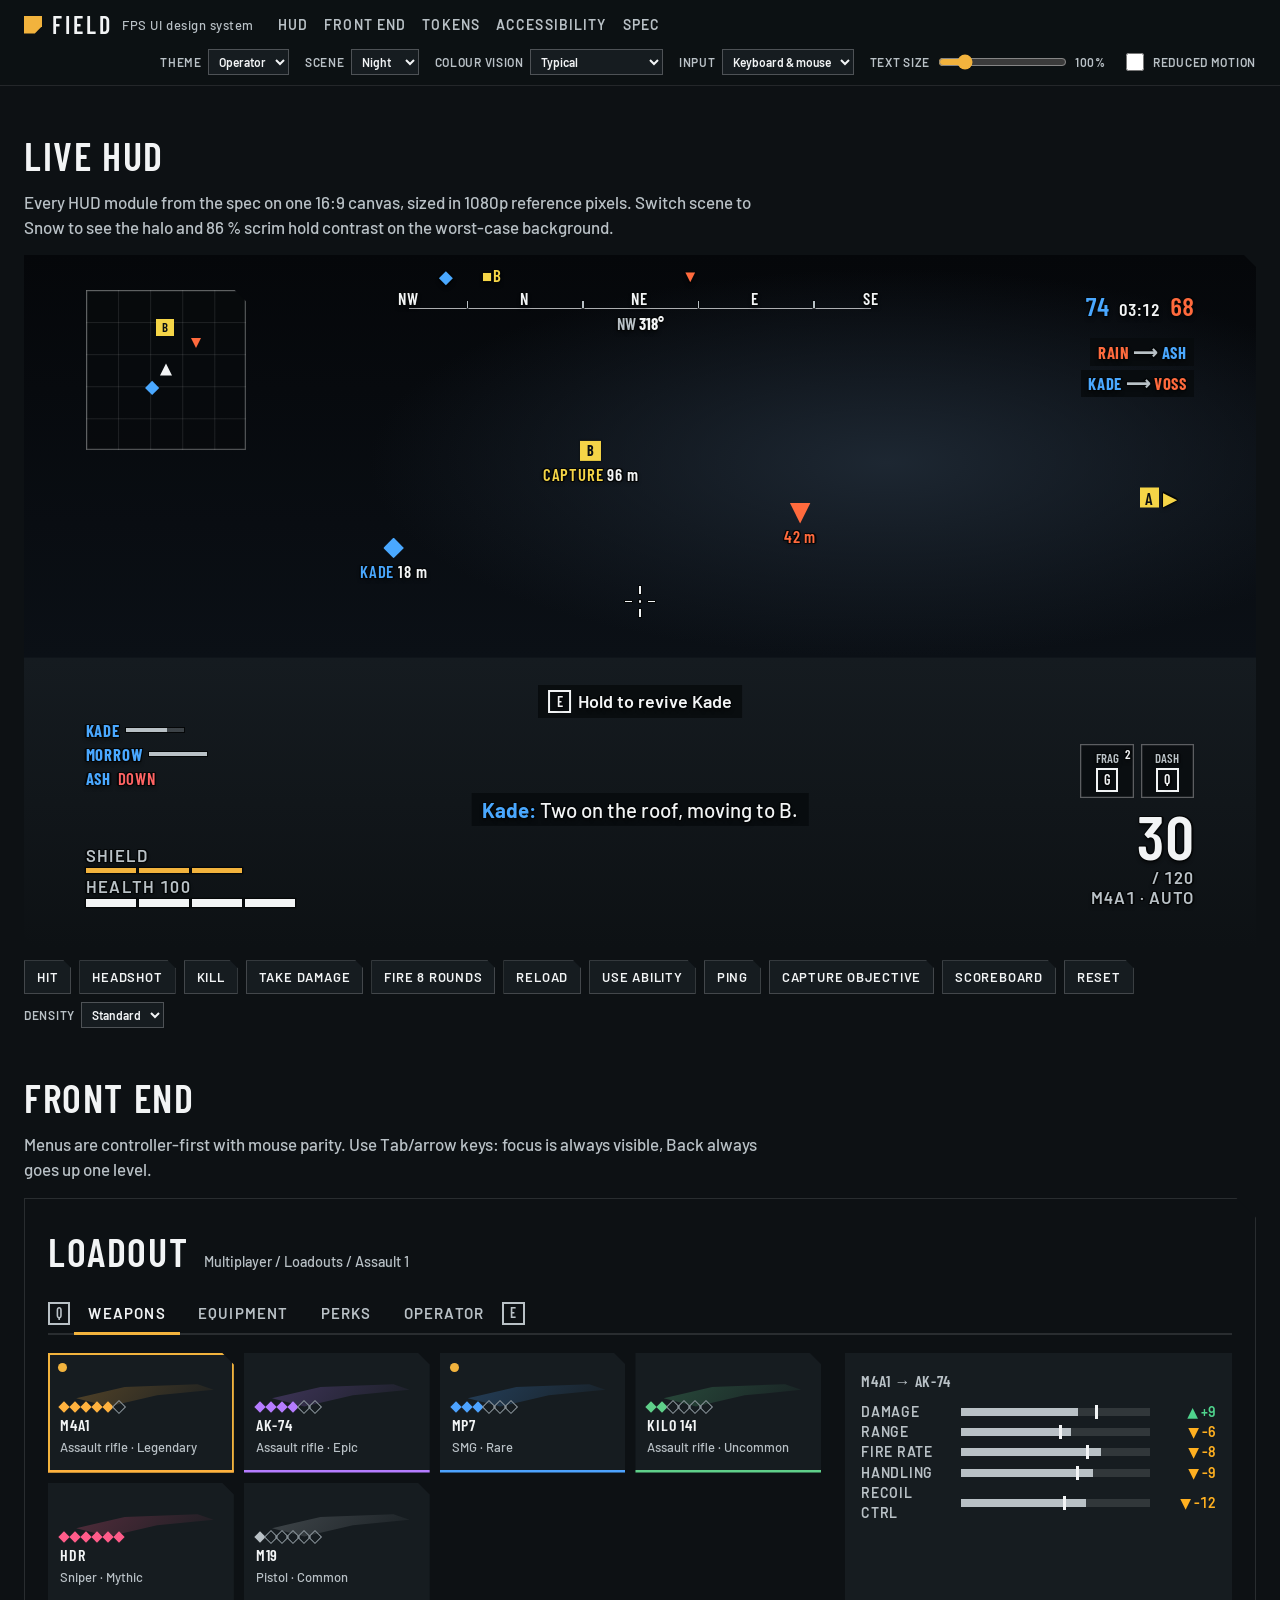
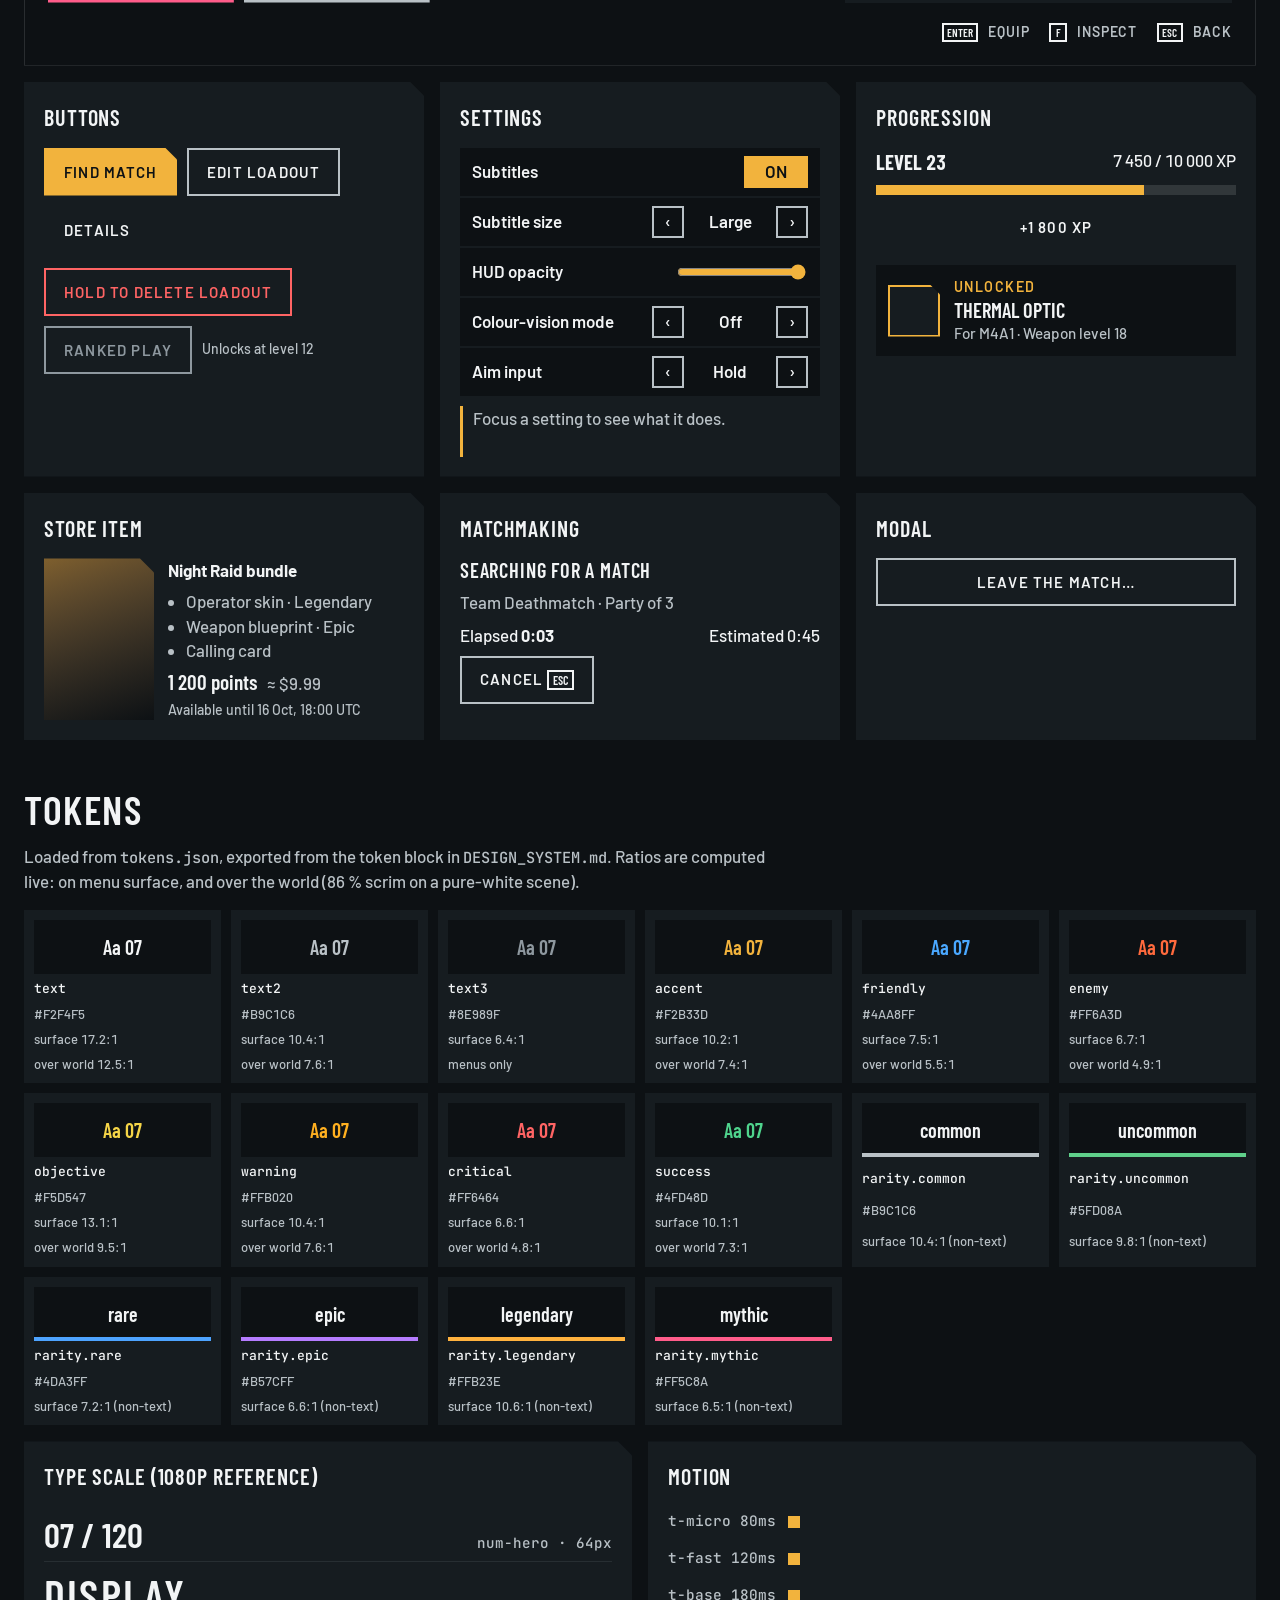
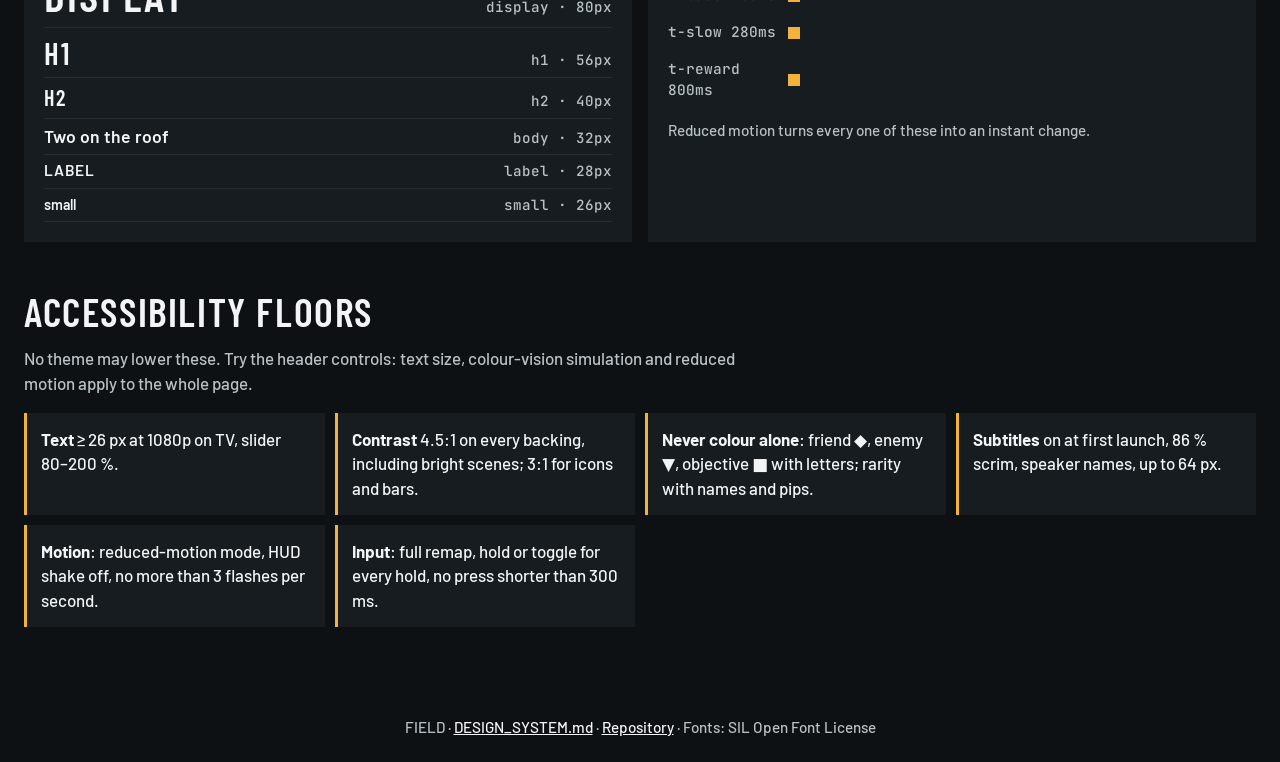
==== index.html @ 833882ab "Add live showcase page for every FIELD HUD and front-end element index.html/showcase.css/showcase.js" ====
<!doctype html>
<html lang="en">
<head>
<meta charset="utf-8">
<meta name="viewport" content="width=device-width, initial-scale=1">
<title>FIELD · FPS UI design system</title>
<meta name="description" content="Live showcase of FIELD, an accessible, themable UI design system for 3D shooters.">
<link rel="preconnect" href="https://fonts.googleapis.com"><link rel="preconnect" href="https://fonts.gstatic.com" crossorigin>
<link href="https://fonts.googleapis.com/css2?family=Barlow:wght@500;600&family=Barlow+Condensed:wght@500;600&family=Barlow+Semi+Condensed:wght@500;600&family=Chakra+Petch:wght@600;700&family=IBM+Plex+Sans+Condensed:wght@500;600&family=IBM+Plex+Sans:wght@500;600&family=JetBrains+Mono:wght@500&family=Saira+Condensed:wght@600&family=Saira:wght@500;600&display=swap" rel="stylesheet">
<link rel="stylesheet" href="showcase.css">
</head>
<body data-theme="operator" data-scene="night" data-input="kbm">
<svg width="0" height="0" aria-hidden="true" style="position:absolute">
 <filter id="cvd-protan" color-interpolation-filters="linearRGB"><feColorMatrix type="matrix" values="0.11238 0.88762 0 0 0  0.11238 0.88762 0 0 0  0.00401 -0.00401 1 0 0  0 0 0 1 0"/></filter>
 <filter id="cvd-deutan" color-interpolation-filters="linearRGB"><feColorMatrix type="matrix" values="0.29275 0.70725 0 0 0  0.29275 0.70725 0 0 0  -0.02234 0.02234 1 0 0  0 0 0 1 0"/></filter>
 <filter id="cvd-tritan" color-interpolation-filters="linearRGB"><feColorMatrix type="matrix" values="1.255528 -0.076749 -0.178779 0 0  -0.078411 0.930809 0.147602 0 0  0.004733 0.691367 0.3039 0 0  0 0 0 1 0"/></filter>
</svg>
<a class="skip" href="#hud">Skip to the live HUD</a>

<header class="top">
 <div class="brand"><span class="mark" aria-hidden="true"></span>FIELD <small>FPS UI design system</small></div>
 <nav aria-label="Sections"><a href="#hud">HUD</a><a href="#frontend">Front end</a><a href="#tokens">Tokens</a><a href="#a11y">Accessibility</a><a href="https://github.com/RHS059/game_pd_ui/blob/claude/ugv-cad-realism-zbrycm/DESIGN_SYSTEM.md">Spec</a></nav>
 <div class="controls" role="group" aria-label="Showcase settings">
  <label>Theme <select id="theme"><option value="operator">Operator</option><option value="spartan">Spartan</option><option value="arena">Arena</option><option value="dread">Dread</option></select></label>
  <label>Scene <select id="scene"><option value="night">Night</option><option value="snow">Snow</option><option value="forest">Forest</option><option value="desert">Desert</option></select></label>
  <label>Colour vision <select id="cvd"><option value="none">Typical</option><option value="protan">Protanopia (sim)</option><option value="deutan">Deuteranopia (sim)</option><option value="tritan">Tritanopia (sim)</option></select></label>
  <label>Input <select id="input"><option value="kbm">Keyboard &amp; mouse</option><option value="pad">Controller</option></select></label>
  <label>Text size <input id="ts" type="range" min="80" max="200" step="10" value="100" aria-valuetext="100 percent"><output id="tsv">100%</output></label>
  <label class="chk"><input id="rm" type="checkbox"> Reduced motion</label>
 </div>
</header>

<main id="main">
<section id="hud" aria-labelledby="hud-h">
 <div class="sec-head"><h2 id="hud-h">Live HUD</h2><p>Every HUD module from the spec on one 16:9 canvas, sized in 1080p reference pixels. Switch scene to Snow to see the halo and 86 % scrim hold contrast on the worst-case background.</p></div>
 <div class="viewport" id="vp" role="img" aria-label="Sample in-game HUD. Use the event buttons below to trigger HUD feedback.">
  <div class="scene"></div>
  <div class="vignette" id="vign"></div>

  <div class="h-compass" data-mod="standard"><div class="ticks" id="ticks"></div><div class="heading">NW <b>318°</b></div></div>
  <div class="h-score" data-mod="standard"><span class="fr">74</span><span class="time">03:12</span><span class="en">68</span></div>
  <div class="h-minimap" data-mod="standard"><div class="mm-grid"></div><i class="mm-obj">B</i><i class="mm-en"></i><i class="mm-fr"></i><i class="mm-me"></i></div>
  <ol class="h-feed" id="feed" data-mod="standard" aria-label="Kill feed"></ol>

  <div class="h-marker fr" style="left:30%;top:47%"><span class="shape"></span><span class="mtxt">KADE <em>18 m</em></span></div>
  <div class="h-marker en" style="left:63%;top:42%"><span class="shape"></span><span class="mtxt">42 m</span></div>
  <div class="h-marker obj" style="left:46%;top:33%"><span class="shape">B</span><span class="mtxt">CAPTURE <em>96 m</em></span></div>
  <div class="h-marker ping" id="ping" hidden style="left:72%;top:55%"><span class="shape">!</span><span class="mtxt">ENEMY SPOTTED</span></div>
  <div class="h-offscreen" style="right:6.5%;top:35%"><span class="shape">A</span><span class="arrow">▶</span></div>

  <div class="h-reticle" id="ret"><i></i><i></i><i></i><i></i><b></b></div>
  <div class="h-hit" id="hit"><i></i><i></i><i></i><i></i></div>
  <svg class="h-dmg" id="dmg" viewBox="-100 -100 200 200" aria-hidden="true"><path d="M -38 -82 A 90 90 0 0 1 38 -82"/></svg>

  <div class="h-notes" id="notes" aria-live="polite"></div>
  <div class="h-medal" id="medal" hidden></div>

  <div class="h-prompt"><span class="glyph" data-k="E" data-p="X"></span><svg class="hold" viewBox="0 0 36 36"><circle cx="18" cy="18" r="16"/></svg> Hold to revive Kade</div>
  <div class="h-sub" data-mod="standard"><b class="fr">Kade:</b> Two on the roof, moving to B.</div>

  <div class="h-squad" data-mod="standard"><div><b>KADE</b><i style="--v:.7"></i></div><div><b>MORROW</b><i style="--v:1"></i></div><div class="down"><b>ASH</b><span>DOWN</span></div></div>
  <div class="h-health" id="health"><div class="lbl">SHIELD</div><div class="seg shield" id="shield"><i></i><i></i><i></i></div><div class="lbl">HEALTH <span id="hpn">100</span></div><div class="seg hp" id="hp"><i></i><i></i><i></i><i></i></div><div class="crit-t" id="critT" hidden>CRITICAL · HEAL <span class="glyph" data-k="4" data-p="↑"></span></div></div>
  <div class="h-ammo" id="ammo"><div class="eq"><div class="slot" id="eq1"><span>FRAG</span><b class="glyph" data-k="G" data-p="RB"></b><em>2</em></div><div class="slot" id="eq2"><span>DASH</span><b class="glyph" data-k="Q" data-p="LB"></b></div></div><div class="mag" id="mag">30</div><div class="res">/ 120</div><div class="lowtxt" id="low" hidden>LOW AMMO</div><div class="wpn">M4A1 · AUTO</div></div>

  <div class="h-board" id="board" hidden><div class="b-head"><span class="fr">ALPHA 74</span><span>TEAM DEATHMATCH · 03:12</span><span class="en">68 BRAVO</span></div><table><thead><tr><th>#</th><th>Player</th><th>Score</th><th>K / D / A</th><th>Ping</th></tr></thead><tbody id="boardBody"></tbody></table></div>
 </div>
 <div class="events" role="group" aria-label="Trigger HUD events">
  <button data-ev="hit">Hit</button><button data-ev="head">Headshot</button><button data-ev="kill">Kill</button><button data-ev="dmg">Take damage</button><button data-ev="fire">Fire 8 rounds</button><button data-ev="reload">Reload</button><button data-ev="ability">Use ability</button><button data-ev="ping">Ping</button><button data-ev="cap">Capture objective</button><button data-ev="board" aria-pressed="false">Scoreboard</button><button data-ev="heal">Reset</button>
  <label>Density <select id="density"><option value="minimal">Minimal</option><option value="standard" selected>Standard</option><option value="full">Full</option></select></label>
 </div>
</section>

<section id="frontend" aria-labelledby="fe-h">
 <div class="sec-head"><h2 id="fe-h">Front end</h2><p>Menus are controller-first with mouse parity. Use Tab/arrow keys: focus is always visible, Back always goes up one level.</p></div>

 <div class="screen">
  <div class="scr-title"><h3>LOADOUT</h3><span class="crumb">Multiplayer / Loadouts / Assault 1</span></div>
  <div class="tabs" role="tablist" aria-label="Loadout categories"><span class="glyph" data-k="Q" data-p="LB"></span><button role="tab" aria-selected="true">Weapons</button><button role="tab" aria-selected="false">Equipment</button><button role="tab" aria-selected="false">Perks</button><button role="tab" aria-selected="false">Operator</button><span class="glyph" data-k="E" data-p="RB"></span></div>
  <div class="scr-body">
   <div class="tiles" id="tiles"></div>
   <div class="compare"><h4>M4A1 → AK-74</h4><div id="cmp"></div></div>
  </div>
  <div class="footer-bar"><span><b class="glyph" data-k="Enter" data-p="A"></b> Equip</span><span><b class="glyph" data-k="F" data-p="Y"></b> Inspect</span><span><b class="glyph" data-k="Esc" data-p="B"></b> Back</span></div>
 </div>

 <div class="grid2">
  <div class="card"><h3>Buttons</h3>
   <div class="btns"><button class="b-primary">Find match</button><button class="b-secondary">Edit loadout</button><button class="b-quiet">Details</button></div>
   <div class="btns"><button class="b-destroy" id="del"><span class="fill"></span><span class="t">Hold to delete loadout</span></button><button class="b-secondary" disabled aria-describedby="why">Ranked play</button><span class="why" id="why">Unlocks at level 12</span></div>
  </div>
  <div class="card"><h3>Settings</h3>
   <div class="settings">
    <div class="rows" id="rows">
     <div class="row" tabindex="0" data-help="Show dialogue and important sounds as text. On by default."><span>Subtitles</span><button class="switch" role="switch" aria-checked="true">On</button></div>
     <div class="row" tabindex="0" data-help="Subtitle text size. Large is 46 px at 1080p."><span>Subtitle size</span><span class="cycler"><button aria-label="Previous">‹</button><b>Large</b><button aria-label="Next">›</button></span></div>
     <div class="row" tabindex="0" data-help="Opacity of every HUD module. Critical warnings stay at full strength."><span>HUD opacity</span><input type="range" min="0" max="100" value="100" aria-label="HUD opacity"></div>
     <div class="row" tabindex="0" data-help="Replaces team, enemy and objective colours with a tested set. Shapes never change."><span>Colour-vision mode</span><span class="cycler"><button aria-label="Previous">‹</button><b>Off</b><button aria-label="Next">›</button></span></div>
     <div class="row" tabindex="0" data-help="Hold or toggle for aim, sprint, scoreboard and interact."><span>Aim input</span><span class="cycler"><button aria-label="Previous">‹</button><b>Hold</b><button aria-label="Next">›</button></span></div>
    </div>
    <p class="help" id="help" aria-live="polite">Focus a setting to see what it does.</p>
   </div>
  </div>
  <div class="card"><h3>Progression</h3>
   <div class="xp"><div class="xp-top"><b>LEVEL 23</b><span id="xpn">7 450 / 10 000 XP</span></div><div class="xp-bar"><i id="xpfill" style="--v:.745"></i></div><button class="b-quiet" id="xpbtn">+1 800 XP</button></div>
   <div class="unlock"><span class="u-icon" aria-hidden="true"></span><div><small>UNLOCKED</small><b>Thermal optic</b><span>For M4A1 · Weapon level 18</span></div></div>
  </div>
  <div class="card"><h3>Store item</h3>
   <div class="store"><div class="s-art" aria-hidden="true"></div><div><b>Night Raid bundle</b><ul><li>Operator skin · Legendary</li><li>Weapon blueprint · Epic</li><li>Calling card</li></ul><div class="price"><b>1 200 points</b><span>≈ $9.99</span></div><small>Available until 16 Oct, 18:00 UTC</small></div></div>
  </div>
  <div class="card"><h3>Matchmaking</h3>
   <div class="mm"><b>Searching for a match</b><span>Team Deathmatch · Party of 3</span><div class="mm-t"><span>Elapsed <b id="mmt">0:00</b></span><span>Estimated 0:45</span></div><button class="b-secondary">Cancel <span class="glyph" data-k="Esc" data-p="B"></span></button></div>
  </div>
  <div class="card"><h3>Modal</h3>
   <button class="b-secondary" id="openModal">Leave the match…</button>
   <dialog id="modal" aria-labelledby="mh"><h3 id="mh">Leave the match?</h3><p>You will lose this match's XP and your team will play one short until someone joins.</p><div class="btns"><button class="b-destroy-plain" value="leave">Leave</button><button class="b-primary" value="stay" autofocus>Stay</button></div></dialog>
  </div>
 </div>
</section>

<section id="tokens" aria-labelledby="tk-h">
 <div class="sec-head"><h2 id="tk-h">Tokens</h2><p>Loaded from <code>tokens.json</code>, exported from the token block in <code>DESIGN_SYSTEM.md</code>. Ratios are computed live: on menu surface, and over the world (86 % scrim on a pure-white scene).</p></div>
 <div class="swatches" id="sw"></div>
 <div class="grid2">
  <div class="card"><h3>Type scale (1080p reference)</h3><div class="type" id="type"></div></div>
  <div class="card"><h3>Motion</h3><div class="motion" id="motion"></div><p class="note">Reduced motion turns every one of these into an instant change.</p></div>
 </div>
</section>

<section id="a11y" aria-labelledby="ax-h">
 <div class="sec-head"><h2 id="ax-h">Accessibility floors</h2><p>No theme may lower these. Try the header controls: text size, colour-vision simulation and reduced motion apply to the whole page.</p></div>
 <ul class="floors">
  <li><b>Text</b> ≥ 26 px at 1080p on TV, slider 80–200 %.</li>
  <li><b>Contrast</b> 4.5:1 on every backing, including bright scenes; 3:1 for icons and bars.</li>
  <li><b>Never colour alone</b>: friend ◆, enemy ▼, objective ■ with letters; rarity with names and pips.</li>
  <li><b>Subtitles</b> on at first launch, 86 % scrim, speaker names, up to 64 px.</li>
  <li><b>Motion</b>: reduced-motion mode, HUD shake off, no more than 3 flashes per second.</li>
  <li><b>Input</b>: full remap, hold or toggle for every hold, no press shorter than 300 ms.</li>
 </ul>
</section>
</main>
<footer class="foot">FIELD · <a href="https://github.com/RHS059/game_pd_ui/blob/claude/ugv-cad-realism-zbrycm/DESIGN_SYSTEM.md">DESIGN_SYSTEM.md</a> · <a href="https://github.com/RHS059/game_pd_ui">Repository</a> · Fonts: SIL Open Font License</footer>
<script src="showcase.js" defer></script>
</body>
</html>
---- showcase.css ----
/* FIELD showcase. Colours come from tokens.json via showcase.js (CSS custom properties on :root).
   HUD sizes use 1080p reference px: var(--p) = 1 reference px inside the 16:9 viewport. */
:root {
  --surface:#0D1114; --raised:#161C20; --scrim:#080B0D; --text:#F2F4F5; --text2:#B9C1C6; --text3:#8E989F;
  --accent:#F2B33D; --friendly:#4AA8FF; --enemy:#FF6A3D; --objective:#F5D547; --warning:#FFB020;
  --critical:#FF6464; --success:#4FD48D; --focus:#FFFFFF; --halo:#050708; --scrim-a:.86;
  --fd:'Barlow Condensed'; --fb:'Barlow'; --fm:'JetBrains Mono';
  --ts:1; --cut:12px;
  --t-micro:80ms; --t-fast:120ms; --t-base:180ms; --t-slow:280ms; --t-reward:800ms;
  --ease:cubic-bezier(.22,.61,.36,1);
}
body[data-theme=spartan] { --fd:'Saira Condensed'; --fb:'Saira'; --cut:16px }
body[data-theme=arena] { --fd:'Chakra Petch'; --fb:'Barlow Semi Condensed'; --cut:8px }
body[data-theme=dread] { --fd:'IBM Plex Sans Condensed'; --fb:'IBM Plex Sans'; --cut:6px; --t-fast:200ms; --t-base:300ms }
body.rm *, body.rm *::before, body.rm *::after { transition-duration:0s !important; animation:none !important }
@media (prefers-reduced-motion: reduce) { body:not(.rm-off) * { transition-duration:0s !important; animation:none !important } }

* { box-sizing:border-box }
[hidden] { display:none !important }
html { scroll-behavior:smooth; background:var(--surface) }
body { margin:0; background:var(--surface); color:var(--text); font:500 calc(17px * var(--ts))/1.45 var(--fb), system-ui, sans-serif }
body.cvd-protan main, body.cvd-protan .top { filter:url(#cvd-protan) }
body.cvd-deutan main, body.cvd-deutan .top { filter:url(#cvd-deutan) }
body.cvd-tritan main, body.cvd-tritan .top { filter:url(#cvd-tritan) }
a { color:var(--text) } code { font-family:var(--fm); font-size:.9em; color:var(--text2) }
h2, h3, h4 { font-family:var(--fd); font-weight:600; text-transform:uppercase; letter-spacing:.04em; margin:0 }
h2 { font-size:calc(40px * var(--ts)) } h3 { font-size:calc(22px * var(--ts)); color:var(--text) } h4 { font-size:calc(16px * var(--ts)); color:var(--text2) }
:focus-visible { outline:3px solid var(--focus); outline-offset:3px }
button, select, input { font:inherit; color:inherit }
.skip { position:absolute; left:-999px } .skip:focus { left:16px; top:8px; z-index:9; background:var(--raised); padding:8px 12px }

/* header */
.top { position:sticky; top:0; z-index:5; display:flex; flex-wrap:wrap; gap:10px 24px; align-items:center; padding:10px 24px;
  background:color-mix(in srgb, var(--surface) 94%, transparent); border-bottom:1px solid color-mix(in srgb, var(--text) 10%, transparent) }
.brand { font:600 calc(24px * var(--ts)) var(--fd); letter-spacing:.12em; display:flex; align-items:center; gap:10px }
.brand small { font:500 calc(13px * var(--ts)) var(--fb); letter-spacing:.04em; color:var(--text2); text-transform:none }
.mark { width:18px; height:18px; background:var(--accent); clip-path:polygon(0 0,100% 0,100% 60%,60% 100%,0 100%) }
nav { display:flex; flex-wrap:wrap; gap:6px 16px } nav a { text-decoration:none; font:600 calc(14px * var(--ts)) var(--fb); text-transform:uppercase; letter-spacing:.08em; color:var(--text2) }
nav a:hover { color:var(--text) }
.controls { display:flex; flex-wrap:wrap; gap:8px 16px; margin-left:auto; align-items:center }
.controls label, .events label { display:flex; gap:6px; align-items:center; font:600 calc(12px * var(--ts)) var(--fb); text-transform:uppercase; letter-spacing:.06em; color:var(--text2) }
select, input[type=range] { accent-color:var(--accent) }
select { background:var(--raised); border:1px solid color-mix(in srgb, var(--text) 25%, transparent); padding:4px 6px; color:var(--text); text-transform:none; letter-spacing:0 }
.chk input { width:18px; height:18px; accent-color:var(--accent) }

main { max-width:1280px; margin:0 auto; padding:0 24px 48px }
section { padding-top:40px }
.sec-head { display:grid; gap:6px; margin-bottom:16px } .sec-head p { margin:0; max-width:75ch; color:var(--text2) }

/* ---------- HUD viewport ---------- */
.viewport { position:relative; aspect-ratio:16/9; overflow:hidden; container-type:size; isolation:isolate;
  --p:calc(100cqh / 1080); font-family:var(--fb); clip-path:polygon(0 0,calc(100% - var(--cut)) 0,100% var(--cut),100% 100%,var(--cut) 100%,0 calc(100% - var(--cut))) }
.viewport * { --sz:calc(var(--p) * var(--ts)) }
.scene { position:absolute; inset:0; z-index:-1 }
body[data-scene=night] .scene { background:radial-gradient(60% 40% at 70% 30%, #1d2732 0, transparent 70%), linear-gradient(180deg,#05070a 0,#0b1016 58%,#151b20 58.2%,#0d1114 100%) }
body[data-scene=snow] .scene { background:radial-gradient(40% 30% at 30% 20%, #fff 0, transparent 70%), linear-gradient(180deg,#e9f1f7 0,#ffffff 56%,#dfe7ee 56.2%,#f7fafc 100%) }
body[data-scene=forest] .scene { background:radial-gradient(50% 40% at 50% 10%, #9fb38a 0, transparent 70%), linear-gradient(180deg,#6d8466 0,#3f5a3a 55%,#2b3a22 55.2%,#4a5530 100%) }
body[data-scene=desert] .scene { background:radial-gradient(45% 35% at 60% 15%, #fff4d6 0, transparent 70%), linear-gradient(180deg,#f2d7a8 0,#e9c58f 55%,#c99a5d 55.2%,#e2b97d 100%) }
.viewport { --o:max(1px, calc(2 * var(--p))) }
.viewport [class^=h-] { text-shadow: var(--o) 0 0 var(--halo), calc(-1*var(--o)) 0 0 var(--halo), 0 var(--o) 0 var(--halo), 0 calc(-1*var(--o)) 0 var(--halo),
  calc(.7*var(--o)) calc(.7*var(--o)) 0 var(--halo), calc(-.7*var(--o)) calc(.7*var(--o)) 0 var(--halo), calc(.7*var(--o)) calc(-.7*var(--o)) 0 var(--halo), calc(-.7*var(--o)) calc(-.7*var(--o)) 0 var(--halo),
  0 calc(2*var(--o)) calc(3*var(--o)) rgb(0 0 0/.5) }
.scrimbg { background:color-mix(in srgb, var(--scrim) calc(var(--scrim-a) * 100%), transparent) }
.fr { color:var(--friendly) } .en { color:var(--enemy) } .obj { color:var(--objective) }
.vignette { position:absolute; inset:0; pointer-events:none; opacity:0; transition:opacity var(--t-slow);
  background:radial-gradient(ellipse at center, transparent 55%, color-mix(in srgb, var(--critical) 70%, transparent) 100%) }
.vignette.on { opacity:.4 }
.glyph { display:inline-grid; place-items:center; min-width:1.6em; padding:0 .3em; border:2px solid currentColor; font:600 .8em var(--fd); letter-spacing:0; line-height:1.35 }
body[data-input=pad] .glyph { border-radius:999px; min-width:1.7em }

/* compass + score */
.h-compass { position:absolute; top:calc(54*var(--p)); left:50%; width:calc(720*var(--p)); transform:translateX(-50%); text-align:center; color:var(--text) }
.ticks { position:relative; height:calc(30*var(--p)); border-bottom:calc(2*var(--p)) solid color-mix(in srgb, var(--text) 70%, transparent) }
.ticks span { position:absolute; bottom:0; transform:translateX(-50%); font:600 calc(26*var(--sz)) var(--fd); letter-spacing:.06em }
.ticks i { position:absolute; bottom:0; width:calc(2*var(--p)); height:calc(10*var(--p)); background:var(--text2); box-shadow:0 0 0 calc(1*var(--p)) var(--halo) }
.ticks .m { bottom:calc(32*var(--p)); font-size:calc(26*var(--sz)) }
.heading { font:600 calc(26*var(--sz)) var(--fd); color:var(--text2); margin-top:calc(6*var(--p)) } .heading b { color:var(--text) }
.h-score { position:absolute; top:calc(54*var(--p)); right:calc(96*var(--p)); display:flex; gap:calc(16*var(--p)); align-items:baseline; font:600 calc(40*var(--sz)) var(--fd); font-variant-numeric:tabular-nums }
.h-score .time { font-size:calc(28*var(--sz)); color:var(--text) }

/* minimap */
.h-minimap { position:absolute; top:calc(54*var(--p)); left:calc(96*var(--p)); width:calc(250*var(--p)); aspect-ratio:1; background:color-mix(in srgb, var(--scrim) 80%, transparent);
  clip-path:polygon(0 0,calc(100% - 18*var(--p)) 0,100% calc(18*var(--p)),100% 100%,0 100%); box-shadow:inset 0 0 0 calc(2*var(--p)) color-mix(in srgb, var(--text) 30%, transparent) }
.mm-grid { position:absolute; inset:0; background-image:linear-gradient(color-mix(in srgb, var(--text) 10%, transparent) 1px, transparent 1px),linear-gradient(90deg, color-mix(in srgb, var(--text) 10%, transparent) 1px, transparent 1px); background-size:calc(50*var(--p)) calc(50*var(--p)) }
.h-minimap i { position:absolute; display:grid; place-items:center; font:600 calc(20*var(--sz)) var(--fd); font-style:normal }
.mm-me { left:50%; top:50%; width:0; height:0; border:calc(10*var(--p)) solid transparent; border-bottom:calc(20*var(--p)) solid var(--text); transform:translate(-50%,-70%) }
.mm-fr { left:38%; top:58%; width:calc(16*var(--p)); height:calc(16*var(--p)); background:var(--friendly); transform:rotate(45deg) }
.mm-en { left:66%; top:30%; width:0; height:0; border:calc(9*var(--p)) solid transparent; border-top:calc(16*var(--p)) solid var(--enemy) }
.mm-obj { left:44%; top:18%; width:calc(28*var(--p)); height:calc(28*var(--p)); background:var(--objective); color:var(--surface) !important; text-shadow:none !important }

/* killfeed */
.h-feed { position:absolute; top:calc(130*var(--p)); right:calc(96*var(--p)); margin:0; padding:0; list-style:none; display:grid; gap:calc(6*var(--p)); justify-items:end }
.h-feed li { padding:calc(5*var(--p)) calc(12*var(--p)); font:600 calc(26*var(--sz)) var(--fd); letter-spacing:.04em; animation:in var(--t-fast) var(--ease); background:color-mix(in srgb, var(--scrim) calc(var(--scrim-a) * 100%), transparent); color:var(--text2) }
.h-feed li.me { box-shadow:inset calc(3*var(--p)) 0 0 var(--accent) }
.h-feed li.out { opacity:0; transition:opacity 200ms }
@keyframes in { from { opacity:0; transform:translateX(calc(24*var(--p))) } }

/* spatial markers */
.h-marker { position:absolute; transform:translate(-50%,-100%); display:grid; justify-items:center; gap:calc(4*var(--p)) }
.h-marker .shape { width:calc(32*var(--p)); height:calc(32*var(--p)); display:grid; place-items:center; font:700 calc(22*var(--sz)) var(--fd); color:var(--surface); text-shadow:none !important; filter:drop-shadow(0 0 calc(2*var(--p)) var(--halo)) }
.h-marker .mtxt { font:600 calc(26*var(--sz)) var(--fd); letter-spacing:.05em } .h-marker em { font-style:normal; color:var(--text) }
.h-marker.fr .shape { background:var(--friendly); clip-path:polygon(50% 0,100% 50%,50% 100%,0 50%) }
.h-marker.en .shape { background:var(--enemy); clip-path:polygon(0 0,100% 0,50% 100%) }
.h-marker.obj .shape { background:var(--objective) }
.h-marker.ping .shape { background:var(--warning); border-radius:50%; animation:in var(--t-base) var(--ease) } .h-marker.ping .mtxt { color:var(--warning) }
.h-offscreen { position:absolute; transform:translateY(-50%); display:flex; align-items:center; gap:calc(6*var(--p)); color:var(--objective); font:600 calc(26*var(--sz)) var(--fd) }
.h-offscreen .shape { width:calc(30*var(--p)); height:calc(30*var(--p)); display:grid; place-items:center; background:var(--objective); color:var(--surface); text-shadow:none }

/* reticle, hit, damage */
.h-reticle { position:absolute; left:50%; top:50%; width:0; height:0 }
.h-reticle b { position:absolute; width:calc(4*var(--p)); height:calc(4*var(--p)); margin:calc(-2*var(--p)); background:var(--text); border-radius:50%; box-shadow:0 0 0 calc(2*var(--p)) var(--halo) }
.h-reticle i { position:absolute; background:var(--text); box-shadow:0 0 0 calc(1.5*var(--p)) var(--halo); transition:transform var(--t-fast) var(--ease) }
.h-reticle i:nth-child(1), .h-reticle i:nth-child(2) { width:calc(2*var(--p)); height:calc(12*var(--p)); left:calc(-1*var(--p)) }
.h-reticle i:nth-child(1) { top:calc(-24*var(--p)) } .h-reticle i:nth-child(2) { top:calc(12*var(--p)) }
.h-reticle i:nth-child(3), .h-reticle i:nth-child(4) { height:calc(2*var(--p)); width:calc(12*var(--p)); top:calc(-1*var(--p)) }
.h-reticle i:nth-child(3) { left:calc(-24*var(--p)) } .h-reticle i:nth-child(4) { left:calc(12*var(--p)) }
.h-reticle.spread i:nth-child(1) { transform:translateY(calc(-8*var(--p))) } .h-reticle.spread i:nth-child(2) { transform:translateY(calc(8*var(--p))) }
.h-reticle.spread i:nth-child(3) { transform:translateX(calc(-8*var(--p))) } .h-reticle.spread i:nth-child(4) { transform:translateX(calc(8*var(--p))) }
.h-hit { position:absolute; left:50%; top:50%; opacity:0 }
.h-hit i { position:absolute; width:calc(14*var(--p)); height:calc(3*var(--p)); background:var(--text); box-shadow:0 0 0 calc(1.5*var(--p)) var(--halo); left:calc(-7*var(--p)); top:calc(-1.5*var(--p)) }
.h-hit i:nth-child(1) { transform:rotate(45deg) translateX(calc(-20*var(--p))) } .h-hit i:nth-child(2) { transform:rotate(135deg) translateX(calc(-20*var(--p))) }
.h-hit i:nth-child(3) { transform:rotate(225deg) translateX(calc(-20*var(--p))) } .h-hit i:nth-child(4) { transform:rotate(315deg) translateX(calc(-20*var(--p))) }
.h-hit.show { animation:hit 320ms var(--ease) } .h-hit.head i { background:var(--warning); width:calc(20*var(--p)) } .h-hit.kill i { background:var(--enemy); width:calc(24*var(--p)); height:calc(4*var(--p)) }
@keyframes hit { 0% { opacity:0; transform:scale(.6) } 25% { opacity:1; transform:scale(1) } 100% { opacity:0 } }
.h-dmg { position:absolute; left:50%; top:50%; width:calc(420*var(--p)); height:calc(420*var(--p)); transform:translate(-50%,-50%) rotate(var(--dir,0deg)); opacity:0; overflow:visible }
.h-dmg path { fill:none; stroke:var(--critical); stroke-width:8; stroke-linecap:butt; filter:drop-shadow(0 0 1.5px var(--halo)) }
.h-dmg.show { animation:dmg 1200ms ease-out } @keyframes dmg { 0% { opacity:.8 } 100% { opacity:0 } }

/* notes, medal, prompt, subtitles */
.h-notes { position:absolute; left:calc(96*var(--p)); top:42%; display:grid; gap:calc(8*var(--p)); max-width:calc(520*var(--p)) }
.h-notes div { padding:calc(6*var(--p)) calc(12*var(--p)); font:600 calc(26*var(--sz)) var(--fb); border-left:calc(4*var(--p)) solid var(--objective); background:color-mix(in srgb, var(--scrim) calc(var(--scrim-a)*100%), transparent); animation:in var(--t-fast) var(--ease) }
.h-notes div.ok { border-color:var(--success) }
.h-medal { position:absolute; right:calc(96*var(--p)); top:46%; text-align:center; font:600 calc(30*var(--sz)) var(--fd); letter-spacing:.06em; color:var(--accent); animation:in var(--t-base) var(--ease) }
.h-medal::before { content:''; display:block; margin:0 auto calc(8*var(--p)); width:calc(56*var(--p)); height:calc(56*var(--p)); background:var(--accent); clip-path:polygon(50% 0,100% 30%,82% 100%,18% 100%,0 30%) }
.h-prompt { position:absolute; left:50%; top:62%; transform:translateX(-50%); display:flex; align-items:center; gap:calc(10*var(--p)); padding:calc(8*var(--p)) calc(16*var(--p)); font:600 calc(28*var(--sz)) var(--fb); background:color-mix(in srgb, var(--scrim) calc(var(--scrim-a)*100%), transparent) }
.h-prompt .hold { width:calc(36*var(--p)); height:calc(36*var(--p)); margin-left:calc(-46*var(--p)); transform:rotate(-90deg) }
.h-prompt .hold circle { fill:none; stroke:var(--accent); stroke-width:3; stroke-dasharray:100.5; stroke-dashoffset:100.5 }
.h-prompt.holding .hold circle { stroke-dashoffset:0; transition:stroke-dashoffset 1s linear }
.h-sub { position:absolute; left:50%; bottom:calc(190*var(--p)); transform:translateX(-50%); max-width:calc(1000*var(--p)); padding:calc(6*var(--p)) calc(16*var(--p)); font:500 calc(32*var(--sz)) var(--fb); background:color-mix(in srgb, var(--scrim) calc(var(--scrim-a)*100%), transparent) }

/* squad, health, ammo */
.h-squad { position:absolute; left:calc(96*var(--p)); bottom:calc(250*var(--p)); display:grid; gap:calc(6*var(--p)); font:600 calc(26*var(--sz)) var(--fd); letter-spacing:.05em; color:var(--friendly) }
.h-squad div { display:flex; gap:calc(10*var(--p)); align-items:center }
.h-squad i { width:calc(90*var(--p)); height:calc(6*var(--p)); background:linear-gradient(90deg,var(--text2) calc(var(--v)*100%),color-mix(in srgb, var(--text2) 25%, transparent) 0); box-shadow:0 0 0 calc(1.5*var(--p)) var(--halo) }
.h-squad .down span { color:var(--critical) }
.h-health { position:absolute; left:calc(96*var(--p)); bottom:calc(64*var(--p)); display:grid; gap:calc(5*var(--p)) }
.lbl { font:600 calc(26*var(--sz)) var(--fb); letter-spacing:.08em; color:var(--text2); font-variant-numeric:tabular-nums }
.seg { display:flex; gap:calc(5*var(--p)) } .seg i { width:calc(78*var(--p)); height:calc(12*var(--p)); background:var(--text); box-shadow:0 0 0 calc(2*var(--p)) var(--halo); transition:background var(--t-base) }
.seg.shield i { background:var(--accent); height:calc(8*var(--p)) } .seg i.gone { background:color-mix(in srgb, var(--text2) 22%, transparent) }
.h-health.warn .hp i:not(.gone) { background:var(--warning) } .h-health.crit .hp i:not(.gone) { background:var(--critical); animation:pulse 1s ease-in-out infinite }
@keyframes pulse { 50% { opacity:.55 } }
.crit-t { font:600 calc(28*var(--sz)) var(--fd); letter-spacing:.08em; color:var(--critical); display:flex; gap:calc(8*var(--p)); align-items:center }
.h-ammo { position:absolute; right:calc(96*var(--p)); bottom:calc(64*var(--p)); text-align:right; display:grid; justify-items:end }
.mag { font:600 calc(96*var(--sz))/1 var(--fd); font-variant-numeric:tabular-nums; color:var(--text) } .mag.low { color:var(--warning) } .mag.empty { color:var(--critical) }
.res, .wpn { font:600 calc(26*var(--sz)) var(--fb); color:var(--text2); letter-spacing:.06em; font-variant-numeric:tabular-nums }
.lowtxt { font:600 calc(26*var(--sz)) var(--fd); color:var(--warning); letter-spacing:.08em }
.eq { display:flex; gap:calc(10*var(--p)); margin-bottom:calc(12*var(--p)) }
.slot { position:relative; width:calc(84*var(--p)); height:calc(84*var(--p)); display:grid; place-items:center; align-content:center; gap:calc(4*var(--p)); background:color-mix(in srgb, var(--scrim) 70%, transparent); box-shadow:inset 0 0 0 calc(2*var(--p)) color-mix(in srgb, var(--text) 35%, transparent); font:600 calc(20*var(--sz)) var(--fd); color:var(--text2) }
.slot::after { content:''; position:absolute; inset:0; background:conic-gradient(color-mix(in srgb, var(--scrim) 75%, transparent) calc(var(--cd,0) * 360deg), transparent 0); pointer-events:none }
.slot b { font-size:calc(22*var(--sz)); color:var(--text) } .slot em { position:absolute; top:calc(4*var(--p)); right:calc(6*var(--p)); font-style:normal; color:var(--text) }
.slot.ready { box-shadow:inset 0 0 0 calc(3*var(--p)) var(--accent) }

/* scoreboard */
.h-board { position:absolute; inset:12% 14%; background:color-mix(in srgb, var(--scrim) 92%, transparent); padding:calc(24*var(--p)); font:600 calc(26*var(--sz)) var(--fb); text-shadow:none !important }
.h-board * { text-shadow:none !important }
.b-head { display:flex; justify-content:space-between; font:600 calc(32*var(--sz)) var(--fd); letter-spacing:.05em; margin-bottom:calc(12*var(--p)) }
.h-board table { width:100%; border-collapse:collapse; font-variant-numeric:tabular-nums }
.h-board th { text-align:left; color:var(--text2); font-weight:600; letter-spacing:.06em; padding:calc(6*var(--p)) }
.h-board td { padding:calc(6*var(--p)); border-top:1px solid color-mix(in srgb, var(--text) 10%, transparent) }
.h-board tr.me td { background:var(--raised) } .h-board tr.me td:first-child { box-shadow:inset calc(4*var(--p)) 0 0 var(--accent) }
.h-board .bars { letter-spacing:-.1em; color:var(--success) }

/* density */
body[data-density=minimal] .viewport [data-mod=standard] { display:none }

.events { display:flex; flex-wrap:wrap; gap:8px; margin-top:12px; align-items:center }
.events button { background:var(--raised); border:1px solid color-mix(in srgb, var(--text) 20%, transparent); padding:8px 12px; font:600 calc(13px*var(--ts)) var(--fb); text-transform:uppercase; letter-spacing:.06em; cursor:pointer;
  clip-path:polygon(0 0,calc(100% - 8px) 0,100% 8px,100% 100%,0 100%) }
.events button:hover { border-color:var(--text2) } .events button[aria-pressed=true] { background:var(--accent); color:var(--surface) }

/* ---------- front end ---------- */
.screen { background:var(--surface); box-shadow:inset 0 0 0 1px color-mix(in srgb, var(--text) 12%, transparent); padding:24px; clip-path:polygon(0 0,calc(100% - 20px) 0,100% 20px,100% 100%,0 100%) }
.scr-title { display:flex; align-items:baseline; gap:16px; flex-wrap:wrap } .scr-title h3 { font-size:calc(40px*var(--ts)) } .crumb { color:var(--text2); font-size:.85em }
.tabs { display:flex; gap:4px; align-items:center; margin:14px 0 18px; border-bottom:2px solid color-mix(in srgb, var(--text) 12%, transparent); flex-wrap:wrap }
.tabs .glyph { color:var(--text2); font-size:calc(14px*var(--ts)) }
.tabs button { background:none; border:0; padding:10px 14px; font:600 calc(15px*var(--ts)) var(--fb); text-transform:uppercase; letter-spacing:.08em; color:var(--text2); cursor:pointer; border-bottom:3px solid transparent; margin-bottom:-2px }
.tabs button[aria-selected=true] { color:var(--text); border-color:var(--accent) }
.scr-body { display:grid; grid-template-columns:2fr 1fr; gap:24px } @media (max-width:820px) { .scr-body { grid-template-columns:1fr } }
.tiles { display:grid; grid-template-columns:repeat(auto-fill,minmax(150px,1fr)); gap:10px }
.tile { position:relative; background:var(--raised); border:0; padding:12px 12px 16px; text-align:left; cursor:pointer; min-height:120px; display:grid; align-content:end; gap:4px;
  clip-path:polygon(0 0,calc(100% - 12px) 0,100% 12px,100% 100%,0 100%); box-shadow:inset 0 -3px 0 var(--r) }
.tile .art { position:absolute; inset:12px 12px 52px; background:linear-gradient(135deg, color-mix(in srgb, var(--r) 30%, transparent), transparent); clip-path:polygon(10% 60%,40% 40%,85% 35%,95% 45%,60% 55%,30% 75%) }
.tile b { font:600 calc(16px*var(--ts)) var(--fd); text-transform:uppercase; letter-spacing:.05em } .tile small { color:var(--text2); font-size:calc(13px*var(--ts)) }
.pips { display:flex; gap:3px } .pips i { width:8px; height:8px; background:var(--r); transform:rotate(45deg) } .pips i.o { background:transparent; outline:1px solid var(--text3) }
.tile .new { position:absolute; top:10px; left:10px; width:9px; height:9px; background:var(--accent); border-radius:50% }
.tile:focus-visible, .tile:hover { outline:none; background:color-mix(in srgb, var(--raised) 70%, var(--text) 8%) }
.tile:focus-visible::before, .tile:focus-visible::after { content:''; position:absolute; width:14px; height:14px; border:3px solid var(--focus) }
.tile:focus-visible::before { top:3px; left:3px; border-right:0; border-bottom:0 } .tile:focus-visible::after { bottom:6px; right:3px; border-left:0; border-top:0 }
.tile[aria-pressed=true] { box-shadow:inset 0 -3px 0 var(--r), inset 0 0 0 2px var(--accent) }
.compare { background:var(--raised); padding:16px; display:grid; gap:10px; align-content:start }
.cmp-row { display:grid; grid-template-columns:90px 1fr 56px; gap:10px; align-items:center; font-size:calc(14px*var(--ts)) }
.cmp-row span { color:var(--text2); text-transform:uppercase; letter-spacing:.05em; font-weight:600 }
.cmp-bar { position:relative; height:8px; background:color-mix(in srgb, var(--text) 12%, transparent) }
.cmp-bar i { position:absolute; inset:0 auto 0 0; width:calc(var(--a)*1%); background:var(--text2) }
.cmp-bar b { position:absolute; top:-3px; bottom:-3px; left:calc(var(--b)*1%); width:3px; background:var(--text) }
.cmp-row em { font-style:normal; text-align:right; font-variant-numeric:tabular-nums; font-weight:600 }
.cmp-row em.up { color:var(--success) } .cmp-row em.dn { color:var(--warning) }
.footer-bar { display:flex; justify-content:flex-end; gap:20px; margin-top:20px; color:var(--text2); font:600 calc(14px*var(--ts)) var(--fb); text-transform:uppercase; letter-spacing:.06em; flex-wrap:wrap }
.footer-bar .glyph { color:var(--text); margin-right:6px }

.grid2 { display:grid; grid-template-columns:repeat(auto-fit,minmax(320px,1fr)); gap:16px; margin-top:16px }
.card { background:var(--raised); padding:20px; display:grid; gap:14px; align-content:start; clip-path:polygon(0 0,calc(100% - 14px) 0,100% 14px,100% 100%,0 100%) }
.btns { display:flex; flex-wrap:wrap; gap:10px; align-items:center }
[class^=b-] { min-height:48px; padding:0 20px; font:600 calc(15px*var(--ts)) var(--fb); text-transform:uppercase; letter-spacing:.08em; cursor:pointer; border:0; position:relative }
.b-primary { background:var(--accent); color:var(--surface); clip-path:polygon(0 0,calc(100% - 12px) 0,100% 12px,100% 100%,0 100%) }
.b-primary:hover { filter:brightness(1.08) }
.b-secondary { background:transparent; color:var(--text); box-shadow:inset 0 0 0 2px var(--text2) } .b-secondary:hover { box-shadow:inset 0 0 0 2px var(--text) }
.b-secondary:disabled { color:var(--text3); box-shadow:inset 0 0 0 2px var(--text3); cursor:not-allowed }
.b-quiet { background:none; color:var(--text) } .b-quiet:hover, .b-quiet:focus-visible { box-shadow:-6px -6px 0 -4px var(--text), 6px 6px 0 -4px var(--text) }
.b-destroy, .b-destroy-plain { background:transparent; color:var(--critical); box-shadow:inset 0 0 0 2px var(--critical); overflow:hidden }
.b-destroy .fill { position:absolute; inset:0; background:color-mix(in srgb, var(--critical) 30%, transparent); transform:scaleX(0); transform-origin:left }
.b-destroy.holding .fill { transform:scaleX(1); transition:transform 1s linear } .b-destroy .t { position:relative }
.b-destroy.done { background:var(--critical); color:var(--surface) }
.why { color:var(--text2); font-size:calc(14px*var(--ts)) }
.settings { display:grid; gap:10px } .rows { display:grid; gap:2px }
.row { display:flex; justify-content:space-between; align-items:center; gap:12px; padding:8px 12px; background:var(--surface); min-height:48px }
.row:focus-visible, .row:focus-within { outline:3px solid var(--focus); outline-offset:-3px; background:color-mix(in srgb, var(--surface) 70%, var(--text) 8%) }
.row > span:first-child { font-weight:600 }
.switch { min-width:64px; min-height:32px; background:var(--accent); color:var(--surface); border:0; font-weight:600; text-transform:uppercase; cursor:pointer }
.switch[aria-checked=false] { background:transparent; color:var(--text2); box-shadow:inset 0 0 0 2px var(--text2) }
.cycler { display:flex; align-items:center; gap:6px } .cycler b { min-width:80px; text-align:center; font-weight:600 }
.cycler button { width:32px; height:32px; background:none; border:2px solid var(--text2); color:var(--text); cursor:pointer }
.help { margin:0; color:var(--text2); min-height:3em; border-left:3px solid var(--accent); padding-left:10px }
.xp { display:grid; gap:8px } .xp-top { display:flex; justify-content:space-between; font-variant-numeric:tabular-nums } .xp-top b { font-family:var(--fd); font-size:1.2em }
.xp-bar { height:10px; background:color-mix(in srgb, var(--text) 12%, transparent) } .xp-bar i { display:block; height:100%; width:calc(var(--v)*100%); background:var(--accent); transition:width var(--t-reward) var(--ease) }
.unlock { display:flex; gap:14px; align-items:center; background:var(--surface); padding:12px }
.unlock > div { display:grid } .unlock small { color:var(--accent); font-weight:600; letter-spacing:.1em } .unlock b { font:600 1.2em var(--fd); text-transform:uppercase } .unlock span { color:var(--text2); font-size:.9em }
.u-icon { width:52px; height:52px; background:var(--raised); box-shadow:inset 0 0 0 2px var(--accent); clip-path:polygon(0 0,calc(100% - 10px) 0,100% 10px,100% 100%,0 100%) }
.store { display:grid; grid-template-columns:110px 1fr; gap:14px } .s-art { background:linear-gradient(160deg, color-mix(in srgb, #FFB23E 45%, transparent), var(--surface)); min-height:140px; clip-path:polygon(0 0,calc(100% - 14px) 0,100% 14px,100% 100%,0 100%) }
.store ul { margin:6px 0; padding-left:18px; color:var(--text2) } .price { display:flex; gap:10px; align-items:baseline } .price b { font:600 1.25em var(--fd); color:var(--text) } .price span, .store small { color:var(--text2) }
.mm { display:grid; gap:8px } .mm > b { font:600 1.2em var(--fd); text-transform:uppercase; letter-spacing:.04em } .mm > span { color:var(--text2) }
.mm-t { display:flex; justify-content:space-between; font-variant-numeric:tabular-nums } .mm .b-secondary { justify-self:start }
dialog { background:var(--raised); color:var(--text); border:0; padding:24px; max-width:460px; box-shadow:0 0 0 1px color-mix(in srgb, var(--text) 18%, transparent) }
dialog::backdrop { background:color-mix(in srgb, var(--scrim) 80%, transparent) } dialog p { color:var(--text2) }

/* tokens */
.swatches { display:grid; grid-template-columns:repeat(auto-fill,minmax(170px,1fr)); gap:10px }
.sw { background:var(--raised); padding:10px; display:grid; gap:6px; font-size:calc(13px*var(--ts)) }
.sw .chip { height:54px; display:grid; place-items:center; font:600 calc(20px*var(--ts)) var(--fd); background:var(--surface) }
.sw b { font-family:var(--fm); font-weight:500 } .sw span { color:var(--text2); font-variant-numeric:tabular-nums }
.type div { display:flex; justify-content:space-between; gap:12px; align-items:baseline; border-bottom:1px solid color-mix(in srgb, var(--text) 8%, transparent); padding:6px 0; overflow:hidden }
.type small { color:var(--text2); white-space:nowrap; font-family:var(--fm) }
.motion { display:grid; gap:8px } .motion button { display:grid; grid-template-columns:110px 1fr; align-items:center; gap:10px; background:none; border:0; padding:4px 0; cursor:pointer; text-align:left }
.motion button span { font-family:var(--fm); color:var(--text2); font-size:.85em } .motion button i { height:12px; width:12px; background:var(--accent) }
.motion button.go i { transform:translateX(220px) } .note { margin:0; color:var(--text2); font-size:.9em }
.floors { display:grid; grid-template-columns:repeat(auto-fit,minmax(280px,1fr)); gap:10px; padding:0; list-style:none }
.floors li { background:var(--raised); padding:14px; border-left:3px solid var(--accent) }
.foot { text-align:center; padding:24px; color:var(--text2); font-size:.9em }
@media (max-width:700px) { .top { position:static; padding:10px 16px } nav a { white-space:nowrap } main { padding:0 16px 40px } .controls { margin-left:0 } }
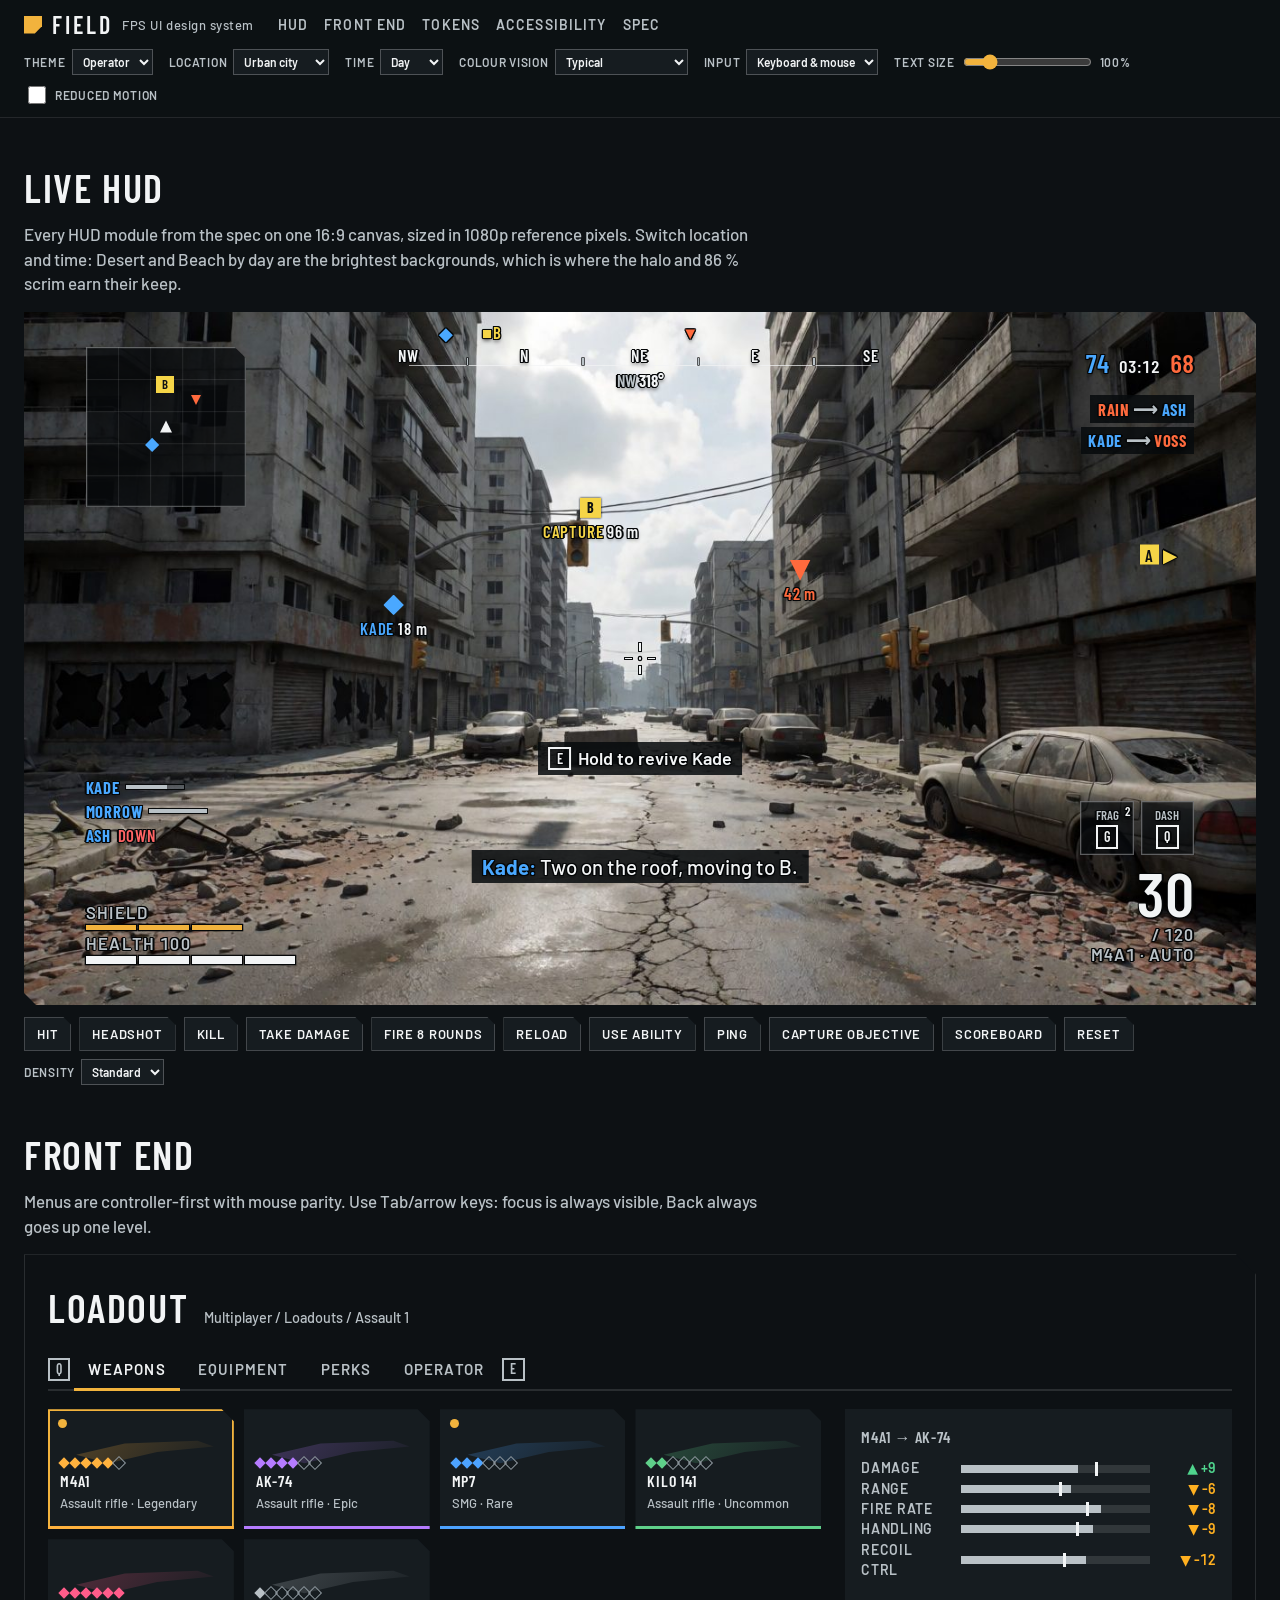
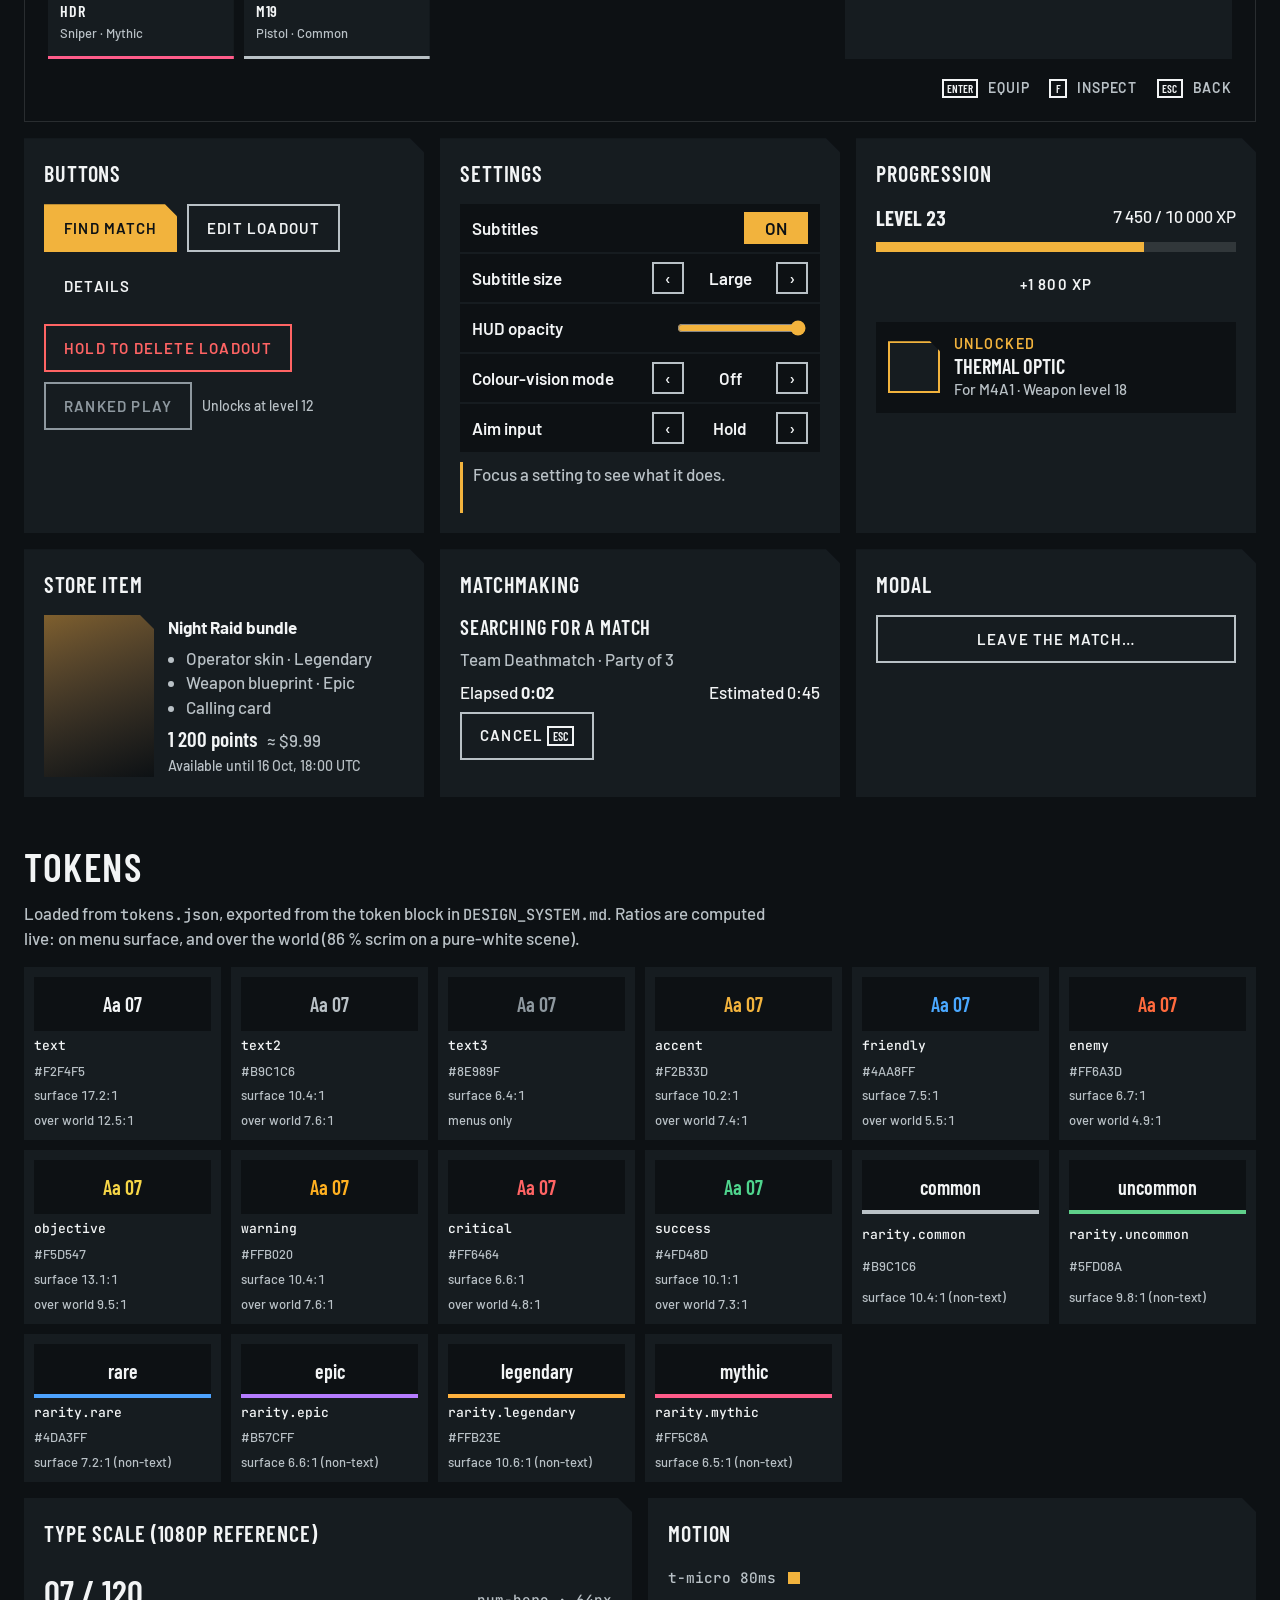
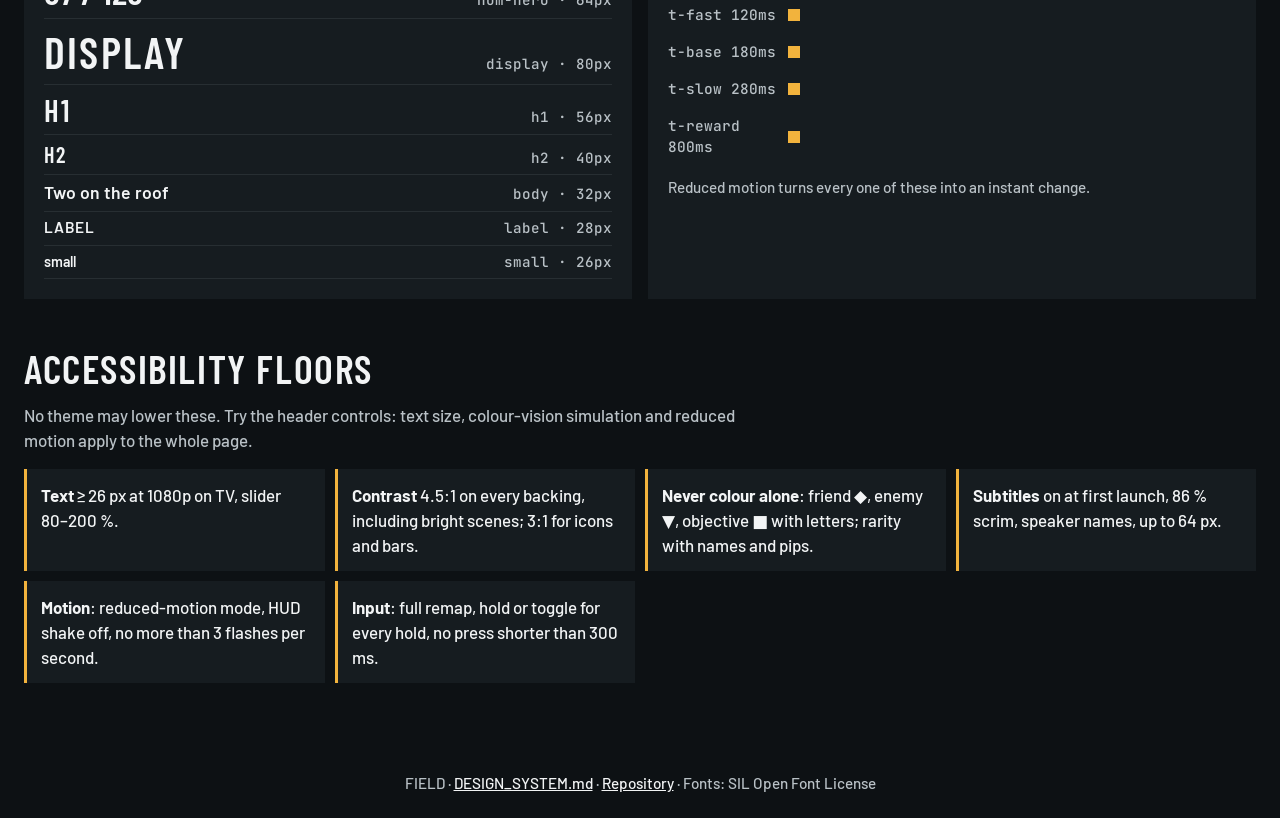
==== commit dea2e274: "Replace gradient scenes with generated day/night gameplay backgrounds Ten Krea 2 Turbo backgrounds (" ====
--- a/index.html
+++ b/index.html
@@ -9,7 +9,7 @@
 <link href="https://fonts.googleapis.com/css2?family=Barlow:wght@500;600&family=Barlow+Condensed:wght@500;600&family=Barlow+Semi+Condensed:wght@500;600&family=Chakra+Petch:wght@600;700&family=IBM+Plex+Sans+Condensed:wght@500;600&family=IBM+Plex+Sans:wght@500;600&family=JetBrains+Mono:wght@500&family=Saira+Condensed:wght@600&family=Saira:wght@500;600&display=swap" rel="stylesheet">
 <link rel="stylesheet" href="showcase.css">
 </head>
-<body data-theme="operator" data-scene="night" data-input="kbm">
+<body data-theme="operator" data-scene="city_night" data-input="kbm">
 <svg width="0" height="0" aria-hidden="true" style="position:absolute">
  <filter id="cvd-protan" color-interpolation-filters="linearRGB"><feColorMatrix type="matrix" values="0.11238 0.88762 0 0 0  0.11238 0.88762 0 0 0  0.00401 -0.00401 1 0 0  0 0 0 1 0"/></filter>
  <filter id="cvd-deutan" color-interpolation-filters="linearRGB"><feColorMatrix type="matrix" values="0.29275 0.70725 0 0 0  0.29275 0.70725 0 0 0  -0.02234 0.02234 1 0 0  0 0 0 1 0"/></filter>
@@ -22,7 +22,8 @@
  <nav aria-label="Sections"><a href="#hud">HUD</a><a href="#frontend">Front end</a><a href="#tokens">Tokens</a><a href="#a11y">Accessibility</a><a href="https://github.com/RHS059/game_pd_ui/blob/claude/ugv-cad-realism-zbrycm/DESIGN_SYSTEM.md">Spec</a></nav>
  <div class="controls" role="group" aria-label="Showcase settings">
   <label>Theme <select id="theme"><option value="operator">Operator</option><option value="spartan">Spartan</option><option value="arena">Arena</option><option value="dread">Dread</option></select></label>
-  <label>Scene <select id="scene"><option value="night">Night</option><option value="snow">Snow</option><option value="forest">Forest</option><option value="desert">Desert</option></select></label>
+  <label>Location <select id="scene"><option value="city">Urban city</option><option value="field">Grassy field</option><option value="desert">Desert</option><option value="forest">Forest</option><option value="beach">Beach town</option></select></label>
+  <label>Time <select id="tod"><option value="day">Day</option><option value="night">Night</option></select></label>
   <label>Colour vision <select id="cvd"><option value="none">Typical</option><option value="protan">Protanopia (sim)</option><option value="deutan">Deuteranopia (sim)</option><option value="tritan">Tritanopia (sim)</option></select></label>
   <label>Input <select id="input"><option value="kbm">Keyboard &amp; mouse</option><option value="pad">Controller</option></select></label>
   <label>Text size <input id="ts" type="range" min="80" max="200" step="10" value="100" aria-valuetext="100 percent"><output id="tsv">100%</output></label>
@@ -32,7 +33,7 @@
 
 <main id="main">
 <section id="hud" aria-labelledby="hud-h">
- <div class="sec-head"><h2 id="hud-h">Live HUD</h2><p>Every HUD module from the spec on one 16:9 canvas, sized in 1080p reference pixels. Switch scene to Snow to see the halo and 86 % scrim hold contrast on the worst-case background.</p></div>
+ <div class="sec-head"><h2 id="hud-h">Live HUD</h2><p>Every HUD module from the spec on one 16:9 canvas, sized in 1080p reference pixels. Switch location and time: Desert and Beach by day are the brightest backgrounds, which is where the halo and 86 % scrim earn their keep.</p></div>
  <div class="viewport" id="vp" role="img" aria-label="Sample in-game HUD. Use the event buttons below to trigger HUD feedback.">
   <div class="scene"></div>
   <div class="vignette" id="vign"></div>
--- a/showcase.css
+++ b/showcase.css
@@ -51,11 +51,7 @@
 .viewport { position:relative; aspect-ratio:16/9; overflow:hidden; container-type:size; isolation:isolate;
   --p:calc(100cqh / 1080); font-family:var(--fb); clip-path:polygon(0 0,calc(100% - var(--cut)) 0,100% var(--cut),100% 100%,var(--cut) 100%,0 calc(100% - var(--cut))) }
 .viewport * { --sz:calc(var(--p) * var(--ts)) }
-.scene { position:absolute; inset:0; z-index:-1 }
-body[data-scene=night] .scene { background:radial-gradient(60% 40% at 70% 30%, #1d2732 0, transparent 70%), linear-gradient(180deg,#05070a 0,#0b1016 58%,#151b20 58.2%,#0d1114 100%) }
-body[data-scene=snow] .scene { background:radial-gradient(40% 30% at 30% 20%, #fff 0, transparent 70%), linear-gradient(180deg,#e9f1f7 0,#ffffff 56%,#dfe7ee 56.2%,#f7fafc 100%) }
-body[data-scene=forest] .scene { background:radial-gradient(50% 40% at 50% 10%, #9fb38a 0, transparent 70%), linear-gradient(180deg,#6d8466 0,#3f5a3a 55%,#2b3a22 55.2%,#4a5530 100%) }
-body[data-scene=desert] .scene { background:radial-gradient(45% 35% at 60% 15%, #fff4d6 0, transparent 70%), linear-gradient(180deg,#f2d7a8 0,#e9c58f 55%,#c99a5d 55.2%,#e2b97d 100%) }
+.scene { position:absolute; inset:0; z-index:-1; background:#0b1016 center/cover no-repeat; transition:background-image var(--t-slow) }
 .viewport { --o:max(1px, calc(2 * var(--p))) }
 .viewport [class^=h-] { text-shadow: var(--o) 0 0 var(--halo), calc(-1*var(--o)) 0 0 var(--halo), 0 var(--o) 0 var(--halo), 0 calc(-1*var(--o)) 0 var(--halo),
   calc(.7*var(--o)) calc(.7*var(--o)) 0 var(--halo), calc(-.7*var(--o)) calc(.7*var(--o)) 0 var(--halo), calc(.7*var(--o)) calc(-.7*var(--o)) 0 var(--halo), calc(-.7*var(--o)) calc(-.7*var(--o)) 0 var(--halo),
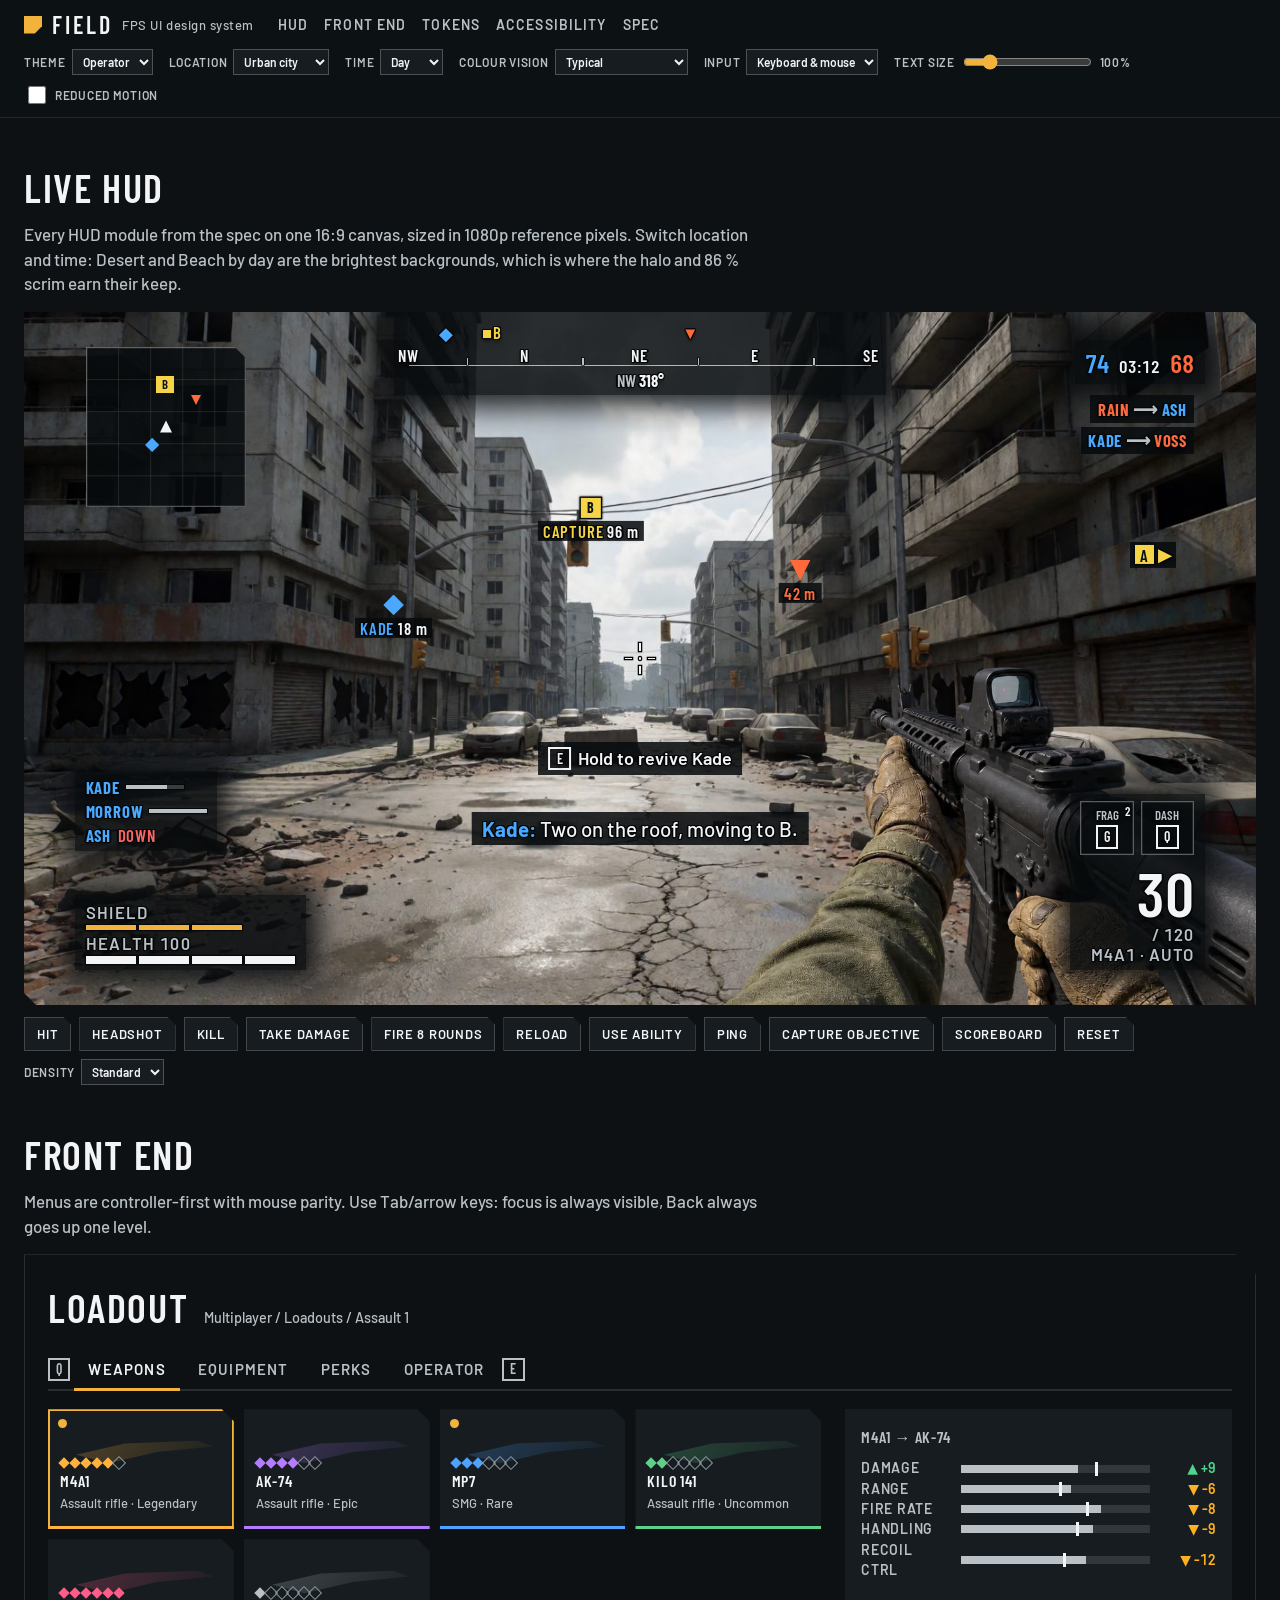
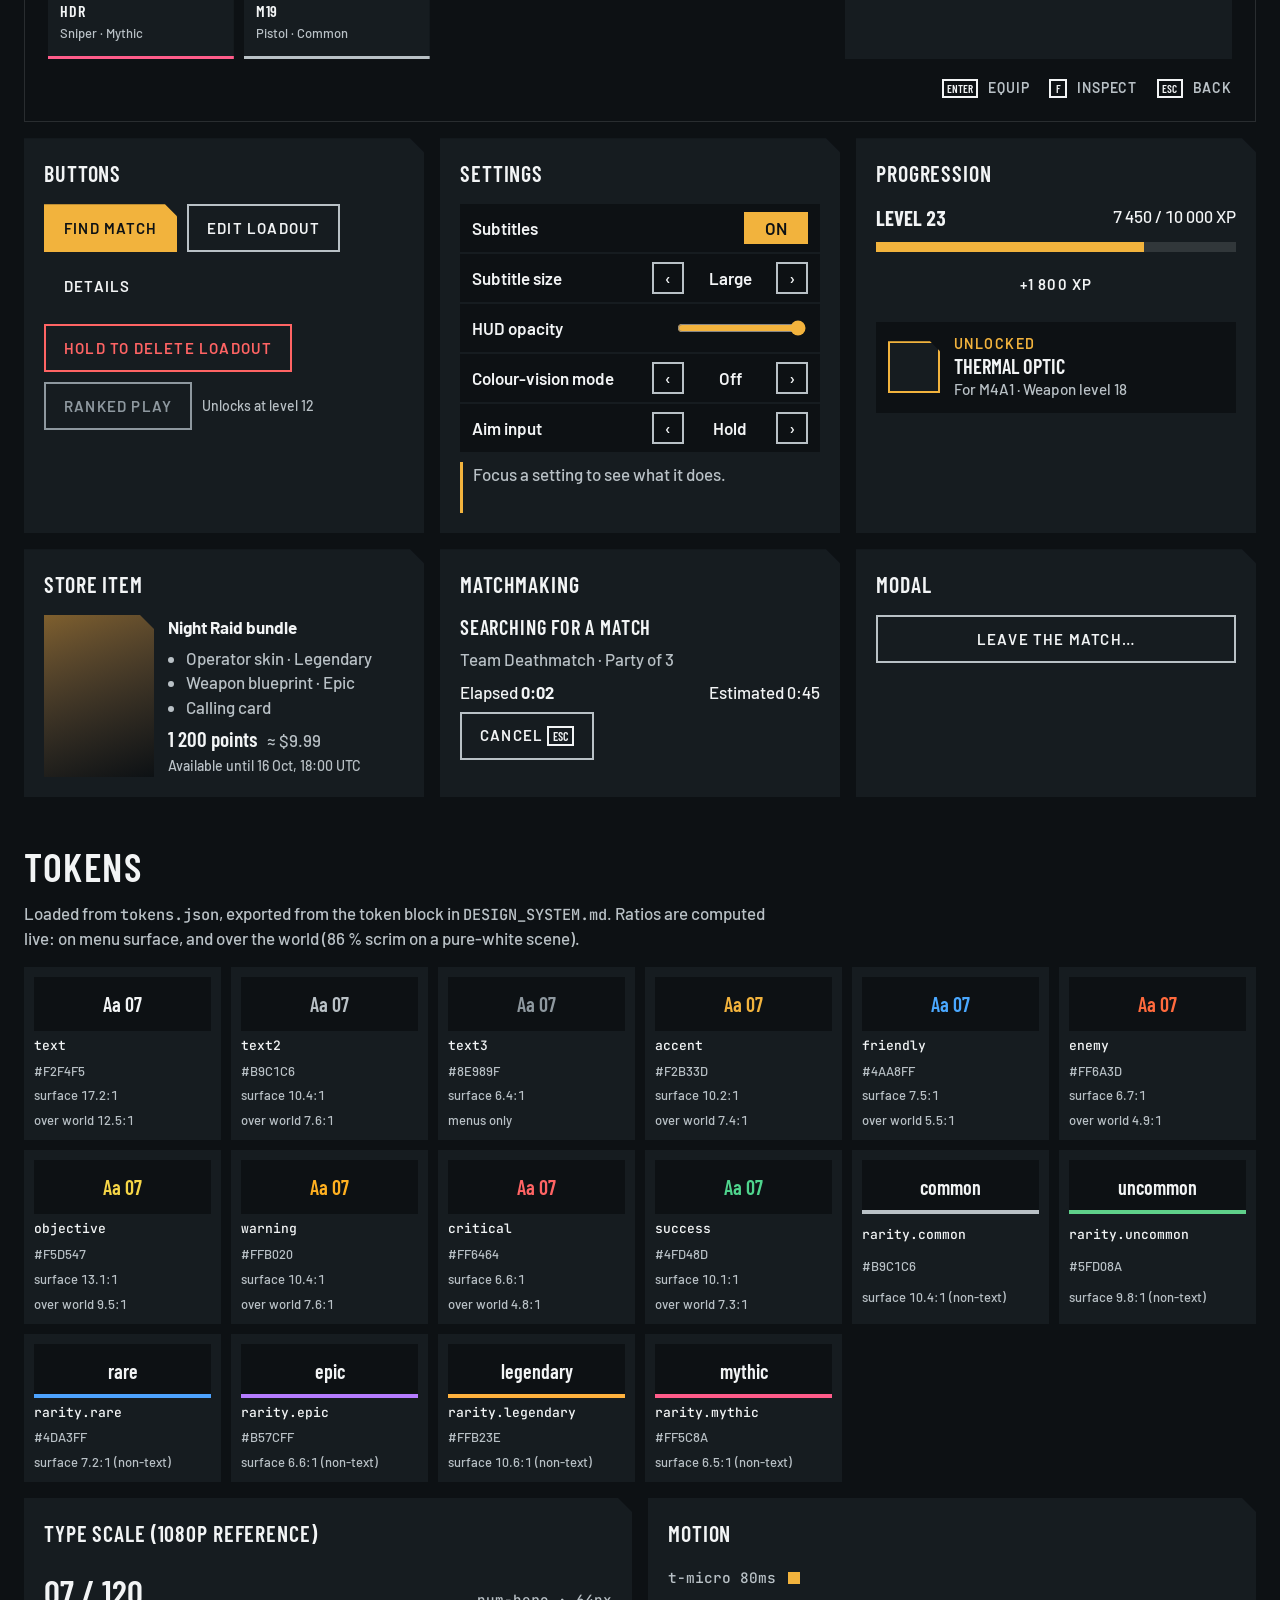
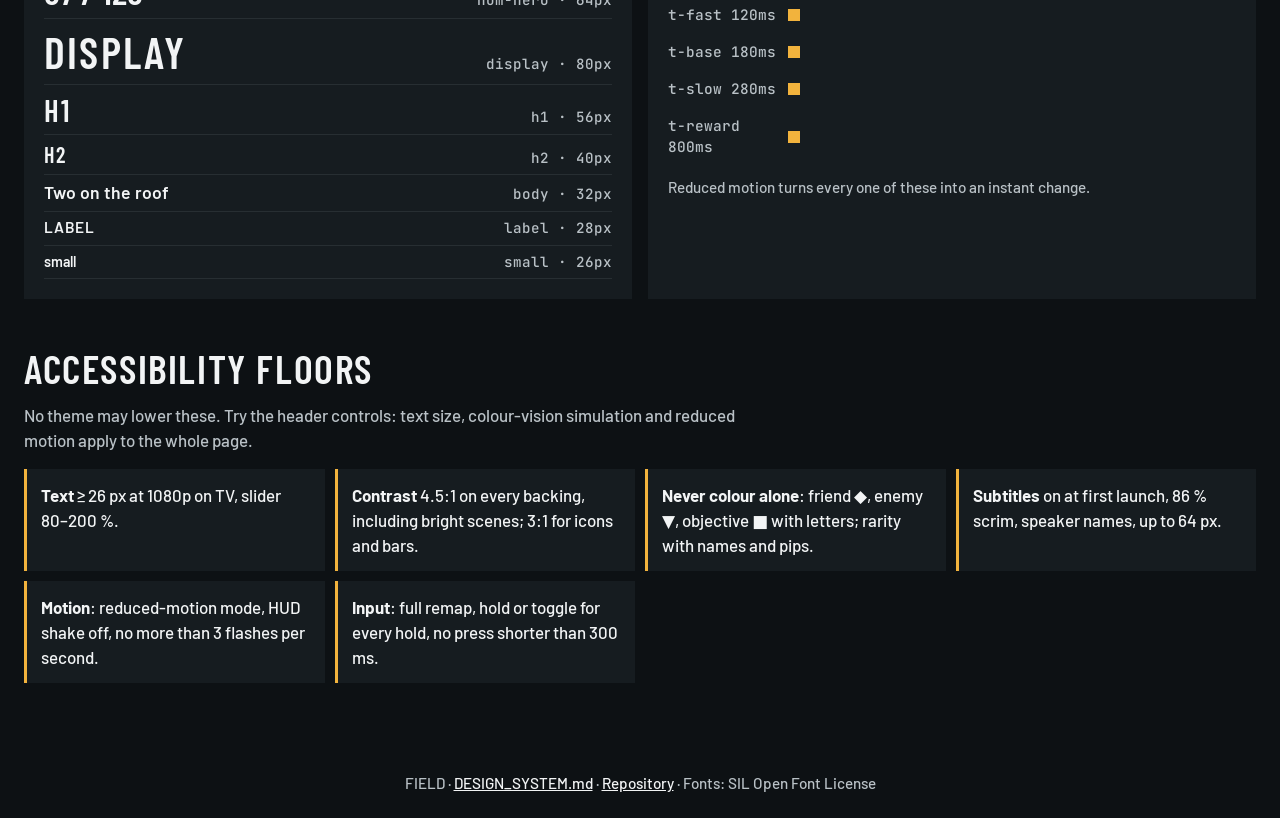
==== commit b64a65da: "Make HUD legible over real scenes and add first-person weapon Measured on 10 generated day/night sce" ====
--- a/index.html
+++ b/index.html
@@ -36,6 +36,7 @@
  <div class="sec-head"><h2 id="hud-h">Live HUD</h2><p>Every HUD module from the spec on one 16:9 canvas, sized in 1080p reference pixels. Switch location and time: Desert and Beach by day are the brightest backgrounds, which is where the halo and 86 % scrim earn their keep.</p></div>
  <div class="viewport" id="vp" role="img" aria-label="Sample in-game HUD. Use the event buttons below to trigger HUD feedback.">
   <div class="scene"></div>
+  <img class="viewmodel" id="vm" src="weapon/viewmodel_day.webp" alt="" aria-hidden="true">
   <div class="vignette" id="vign"></div>
 
   <div class="h-compass" data-mod="standard"><div class="ticks" id="ticks"></div><div class="heading">NW <b>318°</b></div></div>
--- a/showcase.css
+++ b/showcase.css
@@ -132,7 +132,7 @@
 .h-prompt .hold { width:calc(36*var(--p)); height:calc(36*var(--p)); margin-left:calc(-46*var(--p)); transform:rotate(-90deg) }
 .h-prompt .hold circle { fill:none; stroke:var(--accent); stroke-width:3; stroke-dasharray:100.5; stroke-dashoffset:100.5 }
 .h-prompt.holding .hold circle { stroke-dashoffset:0; transition:stroke-dashoffset 1s linear }
-.h-sub { position:absolute; left:50%; bottom:calc(190*var(--p)); transform:translateX(-50%); max-width:calc(1000*var(--p)); padding:calc(6*var(--p)) calc(16*var(--p)); font:500 calc(32*var(--sz)) var(--fb); background:color-mix(in srgb, var(--scrim) calc(var(--scrim-a)*100%), transparent) }
+.h-sub { position:absolute; left:50%; bottom:calc(250*var(--p)); transform:translateX(-50%); max-width:calc(1000*var(--p)); padding:calc(6*var(--p)) calc(16*var(--p)); font:500 calc(32*var(--sz)) var(--fb); background:color-mix(in srgb, var(--scrim) calc(var(--scrim-a)*100%), transparent) }
 
 /* squad, health, ammo */
 .h-squad { position:absolute; left:calc(96*var(--p)); bottom:calc(250*var(--p)); display:grid; gap:calc(6*var(--p)); font:600 calc(26*var(--sz)) var(--fd); letter-spacing:.05em; color:var(--friendly) }
@@ -253,3 +253,29 @@
 .floors li { background:var(--raised); padding:14px; border-left:3px solid var(--accent) }
 .foot { text-align:center; padding:24px; color:var(--text2); font-size:.9em }
 @media (max-width:700px) { .top { position:static; padding:10px 16px } nav a { white-space:nowrap } main { padding:0 16px 40px } .controls { margin-left:0 } }
+
+/* ---------- legibility over real scenes (DESIGN_SYSTEM §3.3) ----------
+   Clusters sit on a soft-edged shade: solid core at the scrim alpha under the content, 40 ref-px feather outside it.
+   Mid-screen labels get a tag plate. The glyph halo stays on top as a second layer. */
+.viewport { --shade:color-mix(in srgb, var(--scrim) calc(var(--scrim-a) * 100%), transparent) }
+.h-health, .h-squad, .h-ammo, .h-score, .h-compass { isolation:isolate }
+.h-health::before, .h-squad::before, .h-ammo::before, .h-score::before, .h-compass::before {
+  content:''; position:absolute; z-index:-1; inset:calc(-10*var(--p)) calc(-16*var(--p)); background:var(--shade);
+  box-shadow:0 0 calc(40*var(--p)) calc(22*var(--p)) var(--shade); pointer-events:none }
+.h-compass::before { inset:calc(-72*var(--p)) calc(-24*var(--p)) calc(-8*var(--p)) }
+.h-ammo::before { inset:calc(-10*var(--p)) calc(-16*var(--p)) calc(-10*var(--p)) calc(-16*var(--p)) }
+.h-minimap { background:var(--shade) }
+.h-marker .mtxt { background:var(--shade); padding:0 calc(8*var(--p)) }
+.h-offscreen { background:var(--shade); padding:calc(4*var(--p)) calc(8*var(--p)) }
+.h-marker .shape, .h-offscreen .shape { box-shadow:0 0 0 calc(2*var(--p)) var(--halo) }
+.h-reticle i, .h-reticle b { box-shadow:0 0 0 calc(2*var(--p)) var(--halo) }
+
+/* first-person weapon: under the HUD, above the world; 78 % scale anchored bottom-right keeps it below the reticle line */
+.viewmodel { position:absolute; right:-6%; bottom:0; width:78%; height:auto; z-index:0; pointer-events:none; user-select:none }
+.viewport > [class^=h-], .viewport > .vignette { z-index:1 }
+
+/* measurement mode (scripts/scene_contrast.js): hide glyphs and bars, keep shades/plates */
+body.measure .viewport [class^=h-], body.measure .viewport [class^=h-] * { color:transparent !important; text-shadow:none !important; border-color:transparent !important }
+body.measure .viewport :is(.seg i, .h-squad i, .h-reticle i, .h-reticle b, .h-marker .shape, .h-offscreen .shape, .ticks i, .h-minimap i, .glyph) { background:transparent !important; box-shadow:none !important; border-color:transparent !important }
+body.measure .h-dmg, body.measure .h-hit, body.measure .vignette { display:none }
+body.measure * { transition:none !important; animation:none !important }
